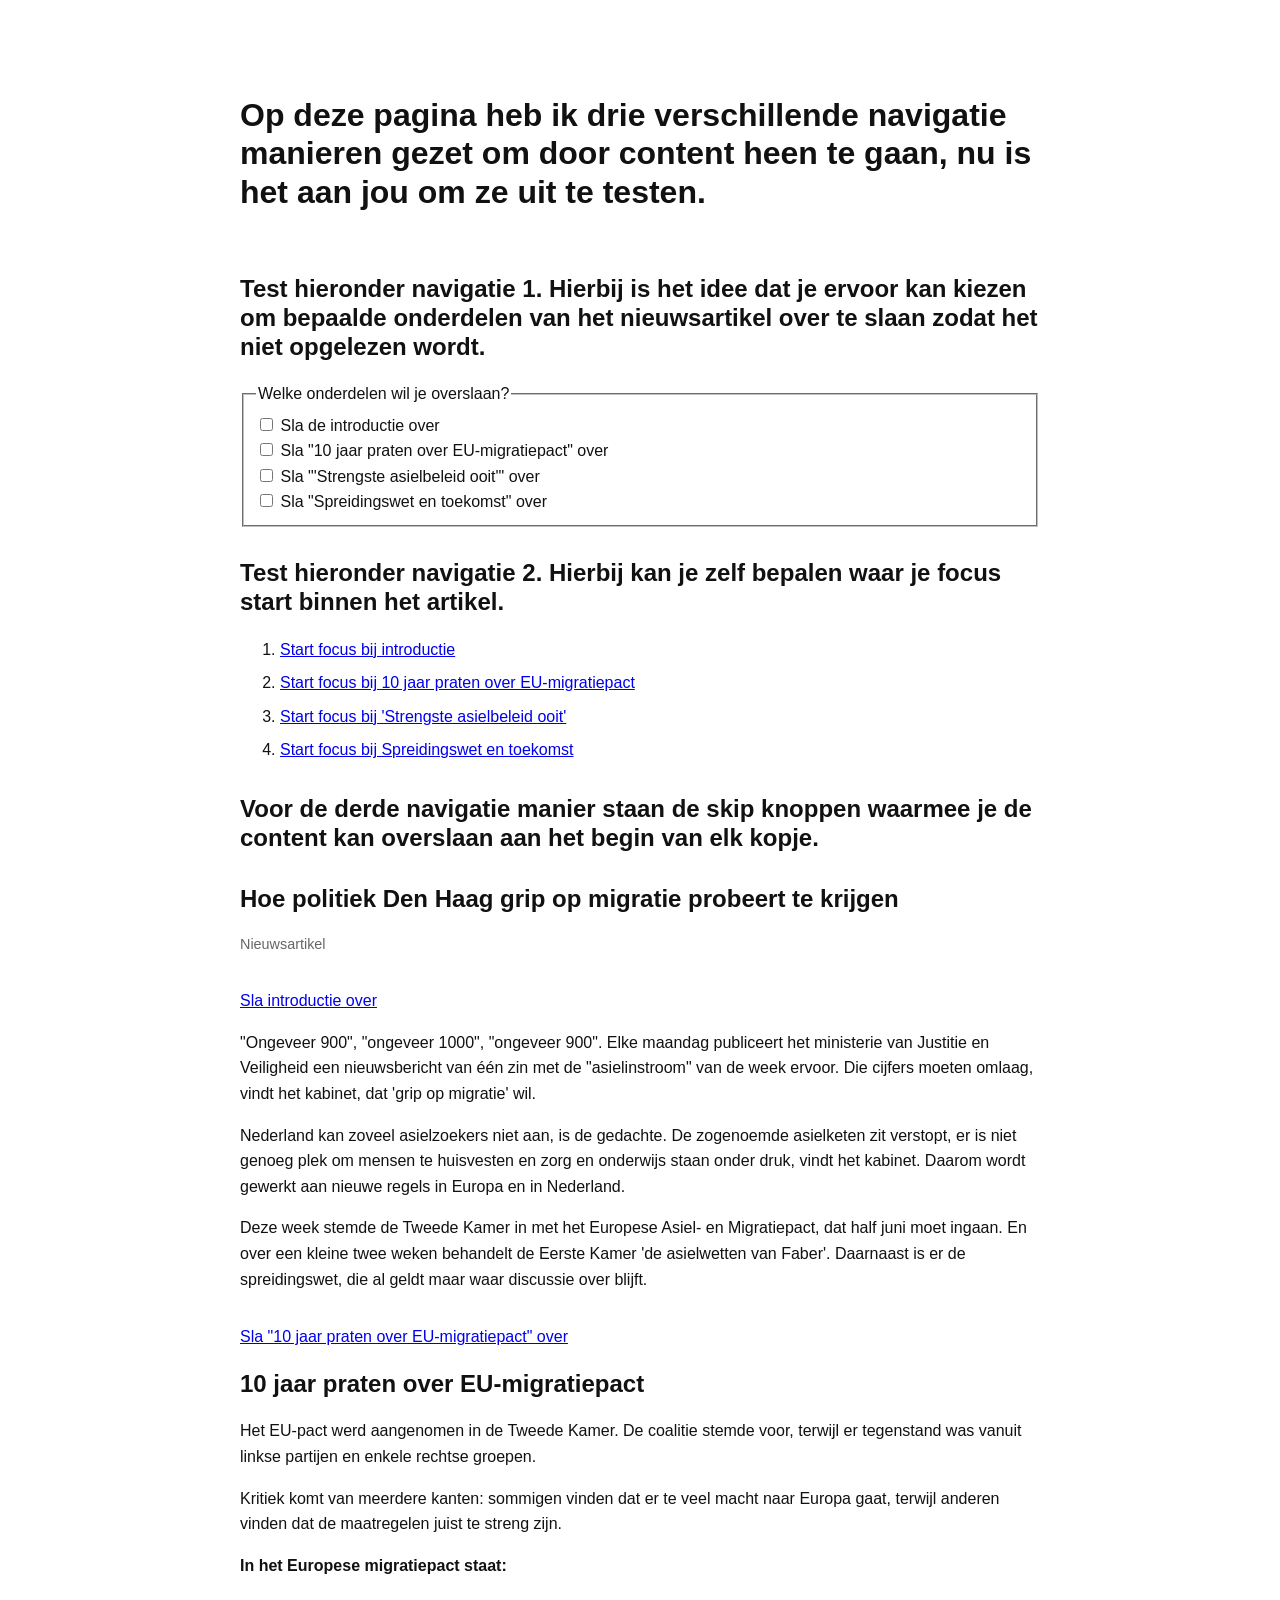
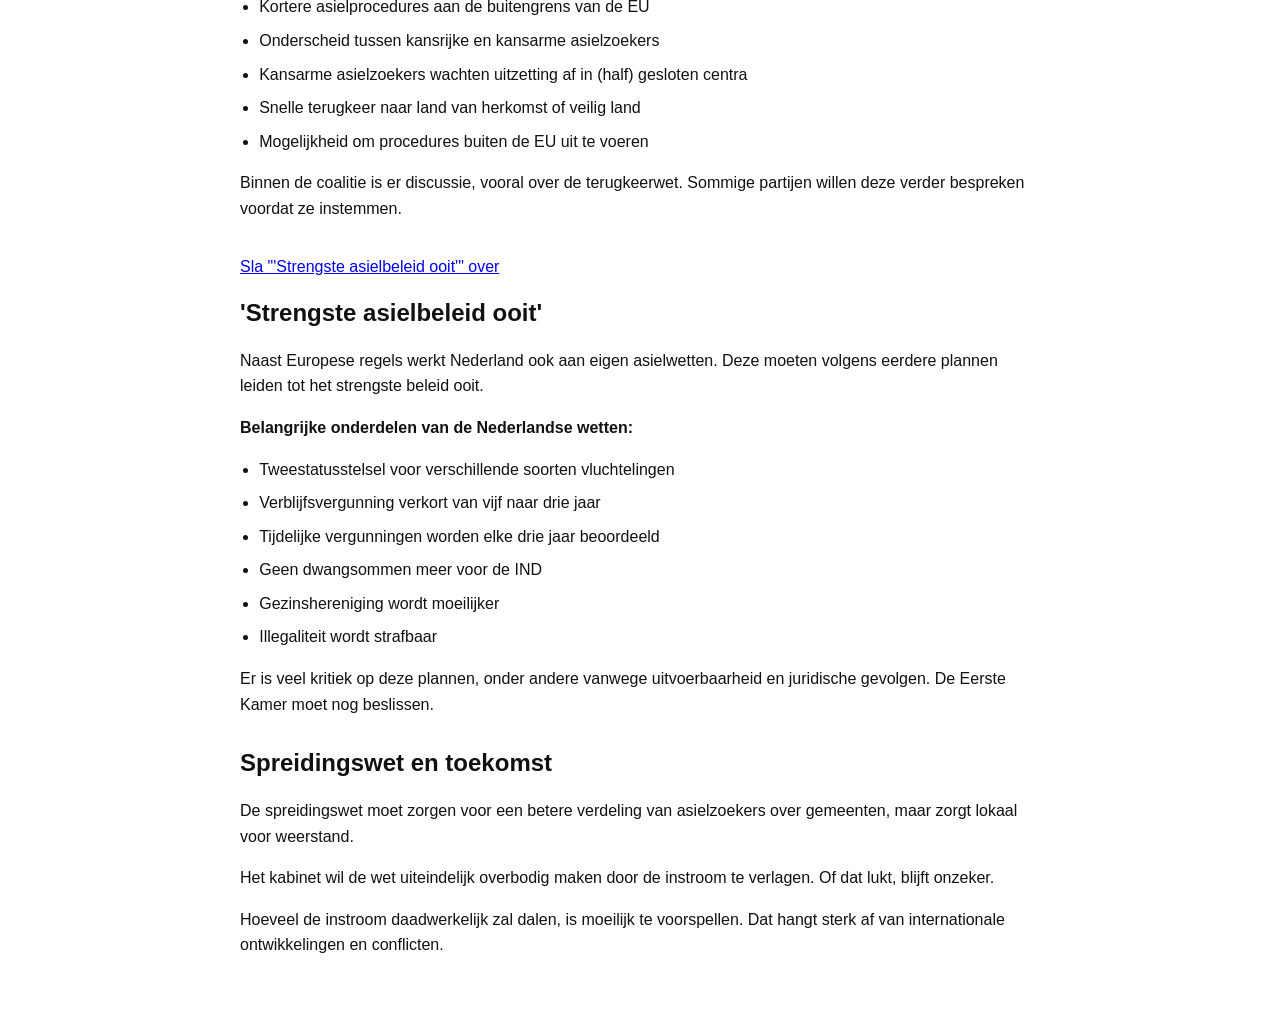
==== index.html @ 4dcb95f2 "change" ====
<!doctype html>
<html lang="nl">
  <head>
    <meta charset="UTF-8" />
    <meta name="viewport" content="width=device-width, initial-scale=1.0" />
    <title>Grip op migratie</title>
    <link rel="stylesheet" href="style.css" />
  </head>

  <body>
    <h1>
      Op deze pagina heb ik drie verschillende navigatie manieren gezet om door
      content heen te gaan, nu is het aan jou om ze uit te testen.
    </h1>
    <!-- AANPAK 1 — Checkboxes vooraf -->
    <section>
      <h2>
        Test hieronder navigatie 1. Hierbij is het idee dat je ervoor kan kiezen
        om bepaalde onderdelen van het nieuwsartikel over te slaan zodat het
        niet opgelezen wordt.
      </h2>
      <fieldset>
        <legend>Welke onderdelen wil je overslaan?</legend>
        <div>
          <input type="checkbox" id="skip-intro" name="skip-intro" />
          <label for="skip-intro">Sla de introductie over</label>
        </div>
        <div>
          <input type="checkbox" id="skip-eu-pact" name="skip-eu-pact" />
          <label for="skip-eu-pact"
            >Sla "10 jaar praten over EU-migratiepact" over</label
          >
        </div>
        <div>
          <input type="checkbox" id="skip-strengste" name="skip-strengste" />
          <label for="skip-strengste"
            >Sla "'Strengste asielbeleid ooit'" over</label
          >
        </div>
        <div>
          <input type="checkbox" id="skip-spreiding" name="skip-spreiding" />
          <label for="skip-spreiding"
            >Sla "Spreidingswet en toekomst" over</label
          >
        </div>
      </fieldset>
    </section>

    <!-- AANPAK 2 — Table of contents met skip-links -->
    <section>
      <h2>
        Test hieronder navigatie 2. Hierbij kan je zelf bepalen waar je focus
        start binnen het artikel.
      </h2>
      <nav aria-label="Inhoudsopgave artikel">
        <ol>
          <li><a href="#section-intro">Start focus bij introductie</a></li>
          <li>
            <a href="#section-eu-pact"
              >Start focus bij 10 jaar praten over EU-migratiepact</a
            >
          </li>
          <li>
            <a href="#section-strengste"
              >Start focus bij 'Strengste asielbeleid ooit'</a
            >
          </li>
          <li>
            <a href="#section-spreiding"
              >Start focus bij Spreidingswet en toekomst</a
            >
          </li>
        </ol>
      </nav>
    </section>

    <!-- AANPAK 3 — Per sectie een skip-knop -->
    <section>
      <h2>
        Voor de derde navigatie manier staan de skip knoppen waarmee je de
        content kan overslaan aan het begin van elk kopje.
      </h2>
    </section>

    <article>
      <header>
        <h2>Hoe politiek Den Haag grip op migratie probeert te krijgen</h2>
        <p class="meta">Nieuwsartikel</p>
      </header>

      <section id="section-intro" tabindex="-1">
        <a href="#section-eu-pact">Sla introductie over</a>
        <p>
          "Ongeveer 900", "ongeveer 1000", "ongeveer 900". Elke maandag
          publiceert het ministerie van Justitie en Veiligheid een nieuwsbericht
          van één zin met de "asielinstroom" van de week ervoor. Die cijfers
          moeten omlaag, vindt het kabinet, dat 'grip op migratie' wil.
        </p>
        <p>
          Nederland kan zoveel asielzoekers niet aan, is de gedachte. De
          zogenoemde asielketen zit verstopt, er is niet genoeg plek om mensen
          te huisvesten en zorg en onderwijs staan onder druk, vindt het
          kabinet. Daarom wordt gewerkt aan nieuwe regels in Europa en in
          Nederland.
        </p>
        <p>
          Deze week stemde de Tweede Kamer in met het Europese Asiel- en
          Migratiepact, dat half juni moet ingaan. En over een kleine twee weken
          behandelt de Eerste Kamer 'de asielwetten van Faber'. Daarnaast is er
          de spreidingswet, die al geldt maar waar discussie over blijft.
        </p>
      </section>

      <section
        id="section-eu-pact"
        aria-labelledby="heading-eu-pact"
        tabindex="-1"
      >
        <a href="#section-strengste"
          >Sla "10 jaar praten over EU-migratiepact" over</a
        >
        <h2 id="heading-eu-pact">10 jaar praten over EU-migratiepact</h2>
        <p>
          Het EU-pact werd aangenomen in de Tweede Kamer. De coalitie stemde
          voor, terwijl er tegenstand was vanuit linkse partijen en enkele
          rechtse groepen.
        </p>
        <p>
          Kritiek komt van meerdere kanten: sommigen vinden dat er te veel macht
          naar Europa gaat, terwijl anderen vinden dat de maatregelen juist te
          streng zijn.
        </p>
        <p><strong>In het Europese migratiepact staat:</strong></p>
        <ul>
          <li>Kortere asielprocedures aan de buitengrens van de EU</li>
          <li>Onderscheid tussen kansrijke en kansarme asielzoekers</li>
          <li>
            Kansarme asielzoekers wachten uitzetting af in (half) gesloten
            centra
          </li>
          <li>Snelle terugkeer naar land van herkomst of veilig land</li>
          <li>Mogelijkheid om procedures buiten de EU uit te voeren</li>
        </ul>
        <p>
          Binnen de coalitie is er discussie, vooral over de terugkeerwet.
          Sommige partijen willen deze verder bespreken voordat ze instemmen.
        </p>
      </section>

      <section
        id="section-strengste"
        aria-labelledby="heading-strengste"
        tabindex="-1"
      >
        <a href="#section-spreiding">Sla "'Strengste asielbeleid ooit'" over</a>
        <h2 id="heading-strengste">'Strengste asielbeleid ooit'</h2>
        <p>
          Naast Europese regels werkt Nederland ook aan eigen asielwetten. Deze
          moeten volgens eerdere plannen leiden tot het strengste beleid ooit.
        </p>
        <p>
          <strong>Belangrijke onderdelen van de Nederlandse wetten:</strong>
        </p>
        <ul>
          <li>Tweestatusstelsel voor verschillende soorten vluchtelingen</li>
          <li>Verblijfsvergunning verkort van vijf naar drie jaar</li>
          <li>Tijdelijke vergunningen worden elke drie jaar beoordeeld</li>
          <li>Geen dwangsommen meer voor de IND</li>
          <li>Gezinshereniging wordt moeilijker</li>
          <li>Illegaliteit wordt strafbaar</li>
        </ul>
        <p>
          Er is veel kritiek op deze plannen, onder andere vanwege
          uitvoerbaarheid en juridische gevolgen. De Eerste Kamer moet nog
          beslissen.
        </p>
      </section>

      <section
        id="section-spreiding"
        aria-labelledby="heading-spreiding"
        tabindex="-1"
      >
        <h2 id="heading-spreiding">Spreidingswet en toekomst</h2>
        <p>
          De spreidingswet moet zorgen voor een betere verdeling van
          asielzoekers over gemeenten, maar zorgt lokaal voor weerstand.
        </p>
        <p>
          Het kabinet wil de wet uiteindelijk overbodig maken door de instroom
          te verlagen. Of dat lukt, blijft onzeker.
        </p>
        <p>
          Hoeveel de instroom daadwerkelijk zal dalen, is moeilijk te
          voorspellen. Dat hangt sterk af van internationale ontwikkelingen en
          conflicten.
        </p>
      </section>
    </article>
  </body>
</html>
---- style.css ----
body {
  font-family: Arial, sans-serif;
  line-height: 1.6;
  max-width: 800px;
  margin: 0 auto;
  padding: 2rem;
  color: #111;
}

h1 {
  margin: 4rem 0rem;
}

h1,
h2 {
  line-height: 1.2;
}

.meta {
  color: #666;
  font-size: 0.9rem;
  margin-bottom: 2rem;
}

section {
  margin-bottom: 2rem;
}

ul {
  padding-left: 1.2rem;
}

li {
  margin-bottom: 0.5rem;
}
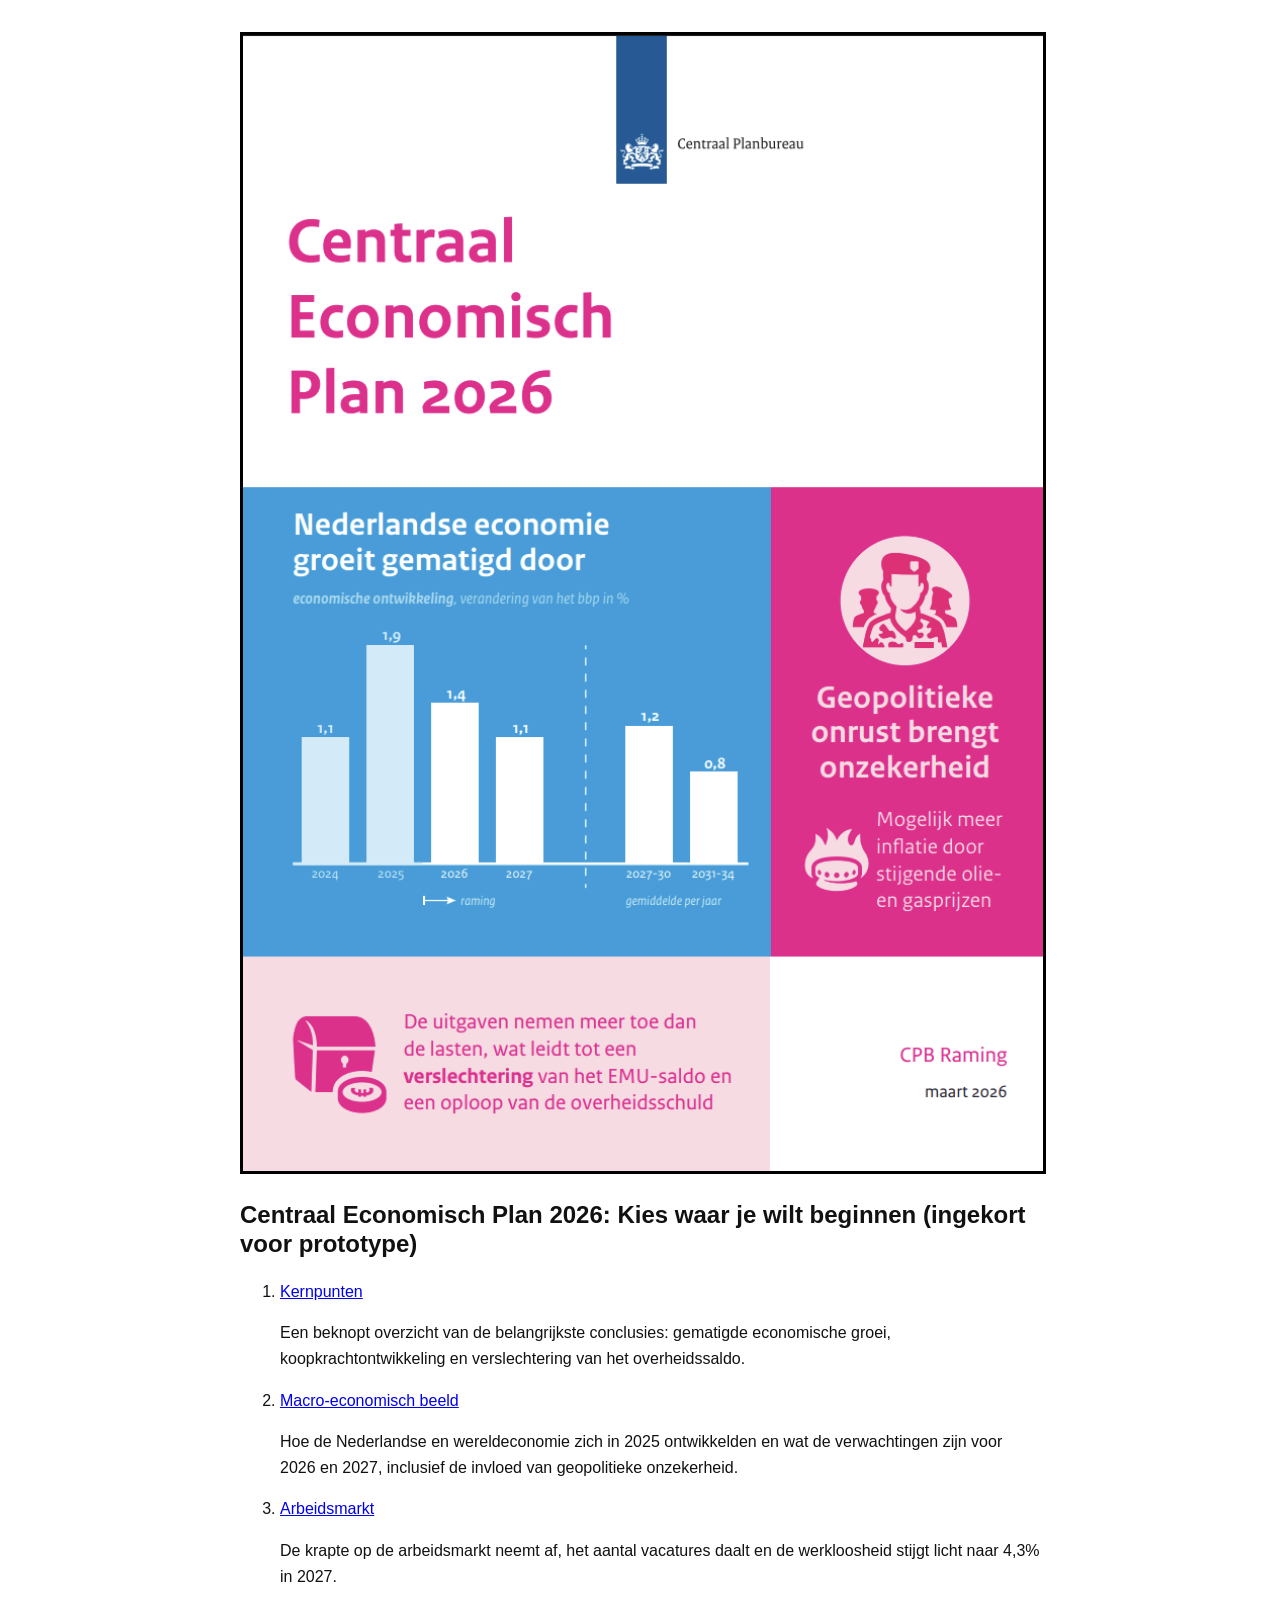
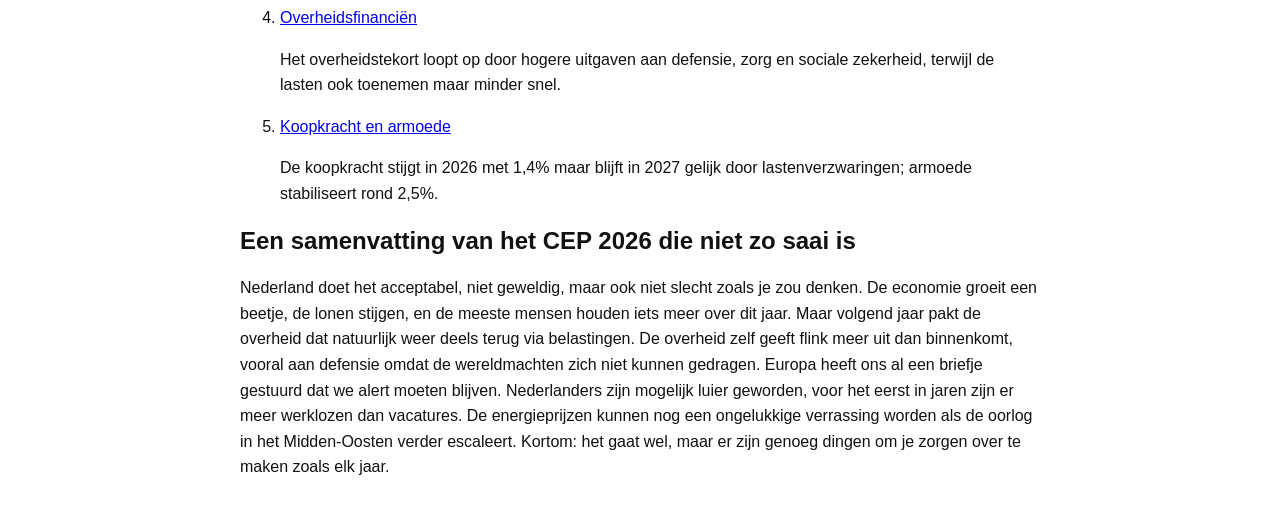
==== commit d21c57bc: "Prototype 2" ====
--- a/index.html
+++ b/index.html
@@ -6,196 +6,72 @@
     <title>Grip op migratie</title>
     <link rel="stylesheet" href="style.css" />
   </head>
-
+  <header>
+    <img
+      src="pdf.png"
+      alt="pdf cover van het centraal economisch plan 2026 voor het idee"
+    />
+  </header>
   <body>
-    <h1>
-      Op deze pagina heb ik drie verschillende navigatie manieren gezet om door
-      content heen te gaan, nu is het aan jou om ze uit te testen.
-    </h1>
-    <!-- AANPAK 1 — Checkboxes vooraf -->
-    <section>
+    <nav aria-label="Inhoudsopgave Centraal Economisch Plan 2026">
       <h2>
-        Test hieronder navigatie 1. Hierbij is het idee dat je ervoor kan kiezen
-        om bepaalde onderdelen van het nieuwsartikel over te slaan zodat het
-        niet opgelezen wordt.
+        Centraal Economisch Plan 2026: Kies waar je wilt beginnen (ingekort voor
+        prototype)
       </h2>
-      <fieldset>
-        <legend>Welke onderdelen wil je overslaan?</legend>
-        <div>
-          <input type="checkbox" id="skip-intro" name="skip-intro" />
-          <label for="skip-intro">Sla de introductie over</label>
-        </div>
-        <div>
-          <input type="checkbox" id="skip-eu-pact" name="skip-eu-pact" />
-          <label for="skip-eu-pact"
-            >Sla "10 jaar praten over EU-migratiepact" over</label
-          >
-        </div>
-        <div>
-          <input type="checkbox" id="skip-strengste" name="skip-strengste" />
-          <label for="skip-strengste"
-            >Sla "'Strengste asielbeleid ooit'" over</label
-          >
-        </div>
-        <div>
-          <input type="checkbox" id="skip-spreiding" name="skip-spreiding" />
-          <label for="skip-spreiding"
-            >Sla "Spreidingswet en toekomst" over</label
-          >
-        </div>
-      </fieldset>
-    </section>
-
-    <!-- AANPAK 2 — Table of contents met skip-links -->
-    <section>
-      <h2>
-        Test hieronder navigatie 2. Hierbij kan je zelf bepalen waar je focus
-        start binnen het artikel.
-      </h2>
-      <nav aria-label="Inhoudsopgave artikel">
-        <ol>
-          <li><a href="#section-intro">Start focus bij introductie</a></li>
-          <li>
-            <a href="#section-eu-pact"
-              >Start focus bij 10 jaar praten over EU-migratiepact</a
-            >
-          </li>
-          <li>
-            <a href="#section-strengste"
-              >Start focus bij 'Strengste asielbeleid ooit'</a
-            >
-          </li>
-          <li>
-            <a href="#section-spreiding"
-              >Start focus bij Spreidingswet en toekomst</a
-            >
-          </li>
-        </ol>
-      </nav>
-    </section>
-
-    <!-- AANPAK 3 — Per sectie een skip-knop -->
-    <section>
-      <h2>
-        Voor de derde navigatie manier staan de skip knoppen waarmee je de
-        content kan overslaan aan het begin van elk kopje.
-      </h2>
-    </section>
-
-    <article>
-      <header>
-        <h2>Hoe politiek Den Haag grip op migratie probeert te krijgen</h2>
-        <p class="meta">Nieuwsartikel</p>
-      </header>
-
-      <section id="section-intro" tabindex="-1">
-        <a href="#section-eu-pact">Sla introductie over</a>
-        <p>
-          "Ongeveer 900", "ongeveer 1000", "ongeveer 900". Elke maandag
-          publiceert het ministerie van Justitie en Veiligheid een nieuwsbericht
-          van één zin met de "asielinstroom" van de week ervoor. Die cijfers
-          moeten omlaag, vindt het kabinet, dat 'grip op migratie' wil.
-        </p>
-        <p>
-          Nederland kan zoveel asielzoekers niet aan, is de gedachte. De
-          zogenoemde asielketen zit verstopt, er is niet genoeg plek om mensen
-          te huisvesten en zorg en onderwijs staan onder druk, vindt het
-          kabinet. Daarom wordt gewerkt aan nieuwe regels in Europa en in
-          Nederland.
-        </p>
-        <p>
-          Deze week stemde de Tweede Kamer in met het Europese Asiel- en
-          Migratiepact, dat half juni moet ingaan. En over een kleine twee weken
-          behandelt de Eerste Kamer 'de asielwetten van Faber'. Daarnaast is er
-          de spreidingswet, die al geldt maar waar discussie over blijft.
-        </p>
-      </section>
-
-      <section
-        id="section-eu-pact"
-        aria-labelledby="heading-eu-pact"
-        tabindex="-1"
-      >
-        <a href="#section-strengste"
-          >Sla "10 jaar praten over EU-migratiepact" over</a
-        >
-        <h2 id="heading-eu-pact">10 jaar praten over EU-migratiepact</h2>
-        <p>
-          Het EU-pact werd aangenomen in de Tweede Kamer. De coalitie stemde
-          voor, terwijl er tegenstand was vanuit linkse partijen en enkele
-          rechtse groepen.
-        </p>
-        <p>
-          Kritiek komt van meerdere kanten: sommigen vinden dat er te veel macht
-          naar Europa gaat, terwijl anderen vinden dat de maatregelen juist te
-          streng zijn.
-        </p>
-        <p><strong>In het Europese migratiepact staat:</strong></p>
-        <ul>
-          <li>Kortere asielprocedures aan de buitengrens van de EU</li>
-          <li>Onderscheid tussen kansrijke en kansarme asielzoekers</li>
-          <li>
-            Kansarme asielzoekers wachten uitzetting af in (half) gesloten
-            centra
-          </li>
-          <li>Snelle terugkeer naar land van herkomst of veilig land</li>
-          <li>Mogelijkheid om procedures buiten de EU uit te voeren</li>
-        </ul>
-        <p>
-          Binnen de coalitie is er discussie, vooral over de terugkeerwet.
-          Sommige partijen willen deze verder bespreken voordat ze instemmen.
-        </p>
-      </section>
-
-      <section
-        id="section-strengste"
-        aria-labelledby="heading-strengste"
-        tabindex="-1"
-      >
-        <a href="#section-spreiding">Sla "'Strengste asielbeleid ooit'" over</a>
-        <h2 id="heading-strengste">'Strengste asielbeleid ooit'</h2>
-        <p>
-          Naast Europese regels werkt Nederland ook aan eigen asielwetten. Deze
-          moeten volgens eerdere plannen leiden tot het strengste beleid ooit.
-        </p>
-        <p>
-          <strong>Belangrijke onderdelen van de Nederlandse wetten:</strong>
-        </p>
-        <ul>
-          <li>Tweestatusstelsel voor verschillende soorten vluchtelingen</li>
-          <li>Verblijfsvergunning verkort van vijf naar drie jaar</li>
-          <li>Tijdelijke vergunningen worden elke drie jaar beoordeeld</li>
-          <li>Geen dwangsommen meer voor de IND</li>
-          <li>Gezinshereniging wordt moeilijker</li>
-          <li>Illegaliteit wordt strafbaar</li>
-        </ul>
-        <p>
-          Er is veel kritiek op deze plannen, onder andere vanwege
-          uitvoerbaarheid en juridische gevolgen. De Eerste Kamer moet nog
-          beslissen.
-        </p>
-      </section>
-
-      <section
-        id="section-spreiding"
-        aria-labelledby="heading-spreiding"
-        tabindex="-1"
-      >
-        <h2 id="heading-spreiding">Spreidingswet en toekomst</h2>
-        <p>
-          De spreidingswet moet zorgen voor een betere verdeling van
-          asielzoekers over gemeenten, maar zorgt lokaal voor weerstand.
-        </p>
-        <p>
-          Het kabinet wil de wet uiteindelijk overbodig maken door de instroom
-          te verlagen. Of dat lukt, blijft onzeker.
-        </p>
-        <p>
-          Hoeveel de instroom daadwerkelijk zal dalen, is moeilijk te
-          voorspellen. Dat hangt sterk af van internationale ontwikkelingen en
-          conflicten.
-        </p>
-      </section>
-    </article>
+      <ol>
+        <li>
+          <a href="#section-kernpunten">Kernpunten</a>
+          <p>
+            Een beknopt overzicht van de belangrijkste conclusies: gematigde
+            economische groei, koopkrachtontwikkeling en verslechtering van het
+            overheidssaldo.
+          </p>
+        </li>
+        <li>
+          <a href="#section-macro">Macro-economisch beeld</a>
+          <p>
+            Hoe de Nederlandse en wereldeconomie zich in 2025 ontwikkelden en
+            wat de verwachtingen zijn voor 2026 en 2027, inclusief de invloed
+            van geopolitieke onzekerheid.
+          </p>
+        </li>
+        <li>
+          <a href="#section-arbeidsmarkt">Arbeidsmarkt</a>
+          <p>
+            De krapte op de arbeidsmarkt neemt af, het aantal vacatures daalt en
+            de werkloosheid stijgt licht naar 4,3% in 2027.
+          </p>
+        </li>
+        <li>
+          <a href="#section-overheidsfinancien">Overheidsfinanciën</a>
+          <p>
+            Het overheidstekort loopt op door hogere uitgaven aan defensie, zorg
+            en sociale zekerheid, terwijl de lasten ook toenemen maar minder
+            snel.
+          </p>
+        </li>
+        <li>
+          <a href="#section-koopkracht">Koopkracht en armoede</a>
+          <p>
+            De koopkracht stijgt in 2026 met 1,4% maar blijft in 2027 gelijk
+            door lastenverzwaringen; armoede stabiliseert rond 2,5%.
+          </p>
+        </li>
+      </ol>
+    </nav>
+    <h2>Een samenvatting van het CEP 2026 die niet zo saai is</h2>
+    <p>
+      Nederland doet het acceptabel, niet geweldig, maar ook niet slecht zoals
+      je zou denken. De economie groeit een beetje, de lonen stijgen, en de
+      meeste mensen houden iets meer over dit jaar. Maar volgend jaar pakt de
+      overheid dat natuurlijk weer deels terug via belastingen. De overheid zelf
+      geeft flink meer uit dan binnenkomt, vooral aan defensie omdat de
+      wereldmachten zich niet kunnen gedragen. Europa heeft ons al een briefje
+      gestuurd dat we alert moeten blijven. Nederlanders zijn mogelijk luier
+      geworden, voor het eerst in jaren zijn er meer werklozen dan vacatures. De
+      energieprijzen kunnen nog een ongelukkige verrassing worden als de oorlog
+      in het Midden-Oosten verder escaleert. Kortom: het gaat wel, maar er zijn
+      genoeg dingen om je zorgen over te maken zoals elk jaar.
+    </p>
   </body>
 </html>
--- a/style.css
+++ b/style.css
@@ -33,3 +33,8 @@
 li {
   margin-bottom: 0.5rem;
 }
+
+img {
+  width: 100%;
+  border: 3px solid black;
+}
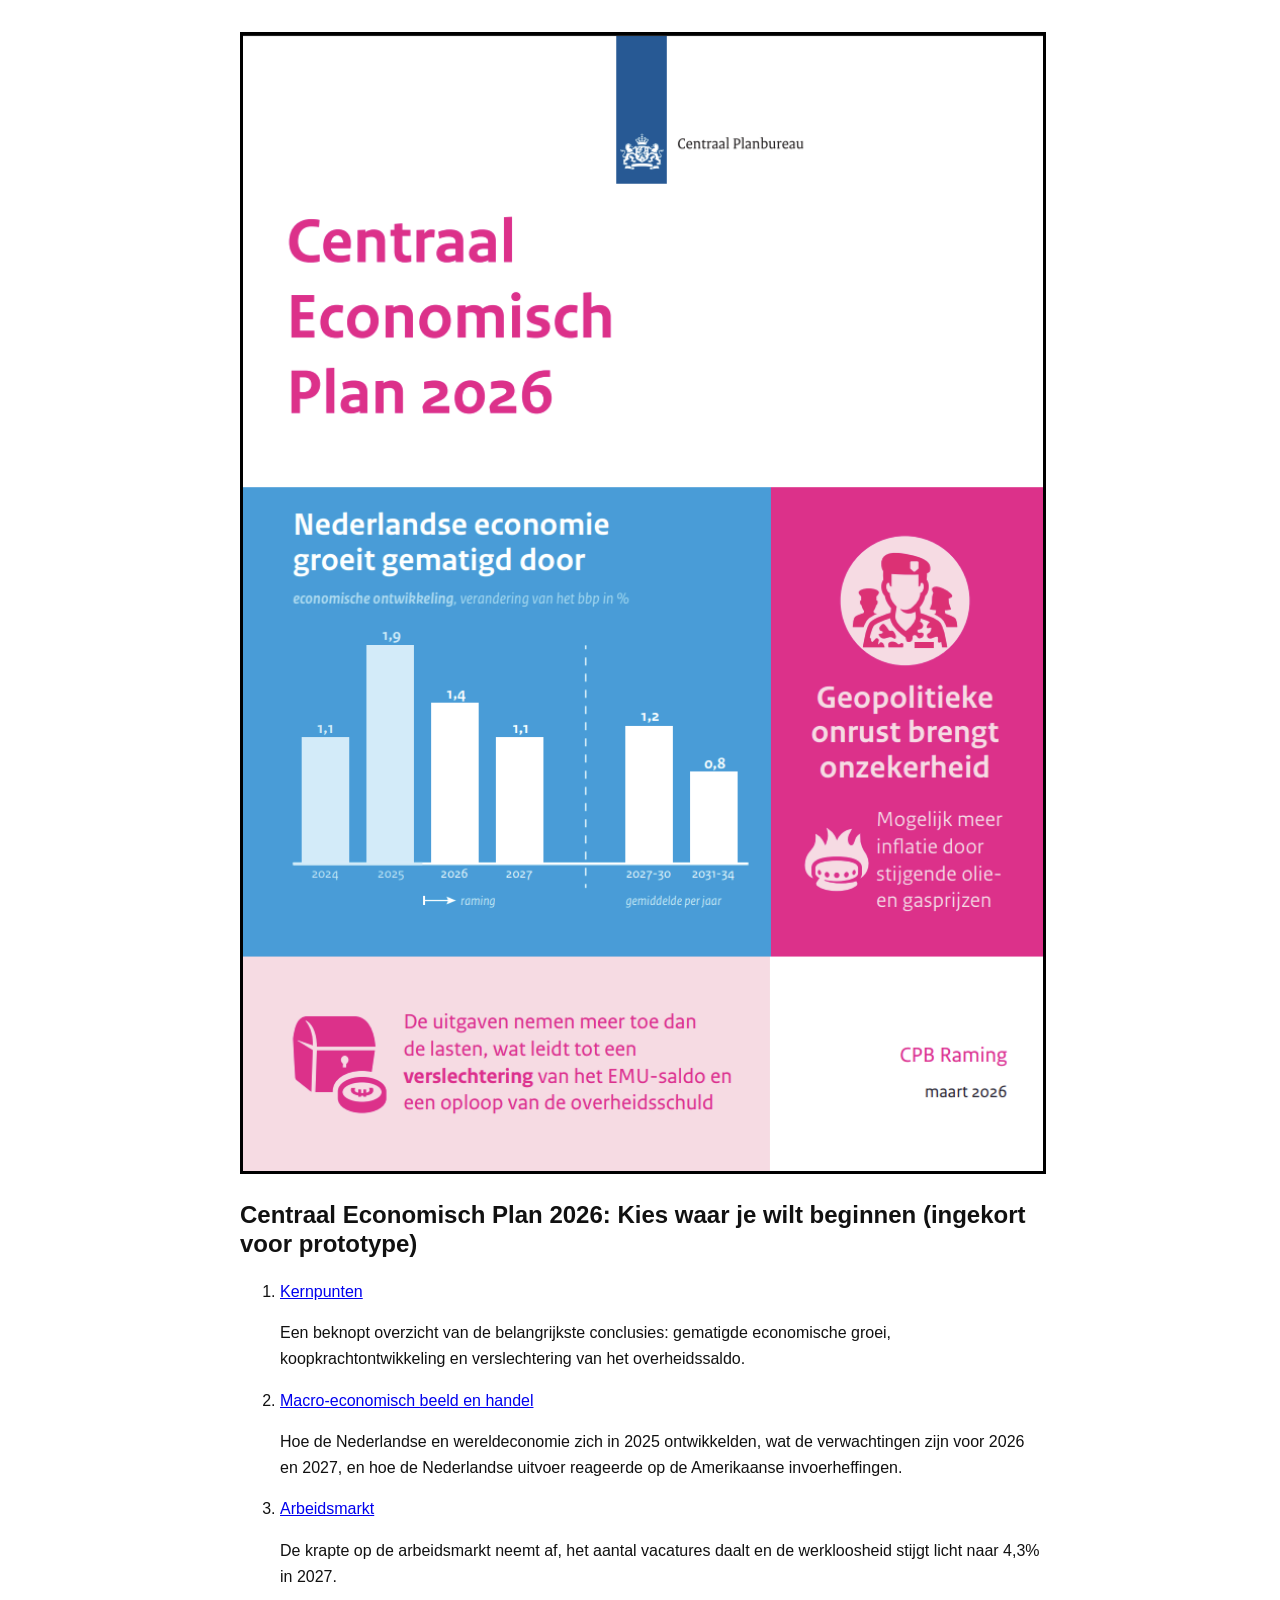
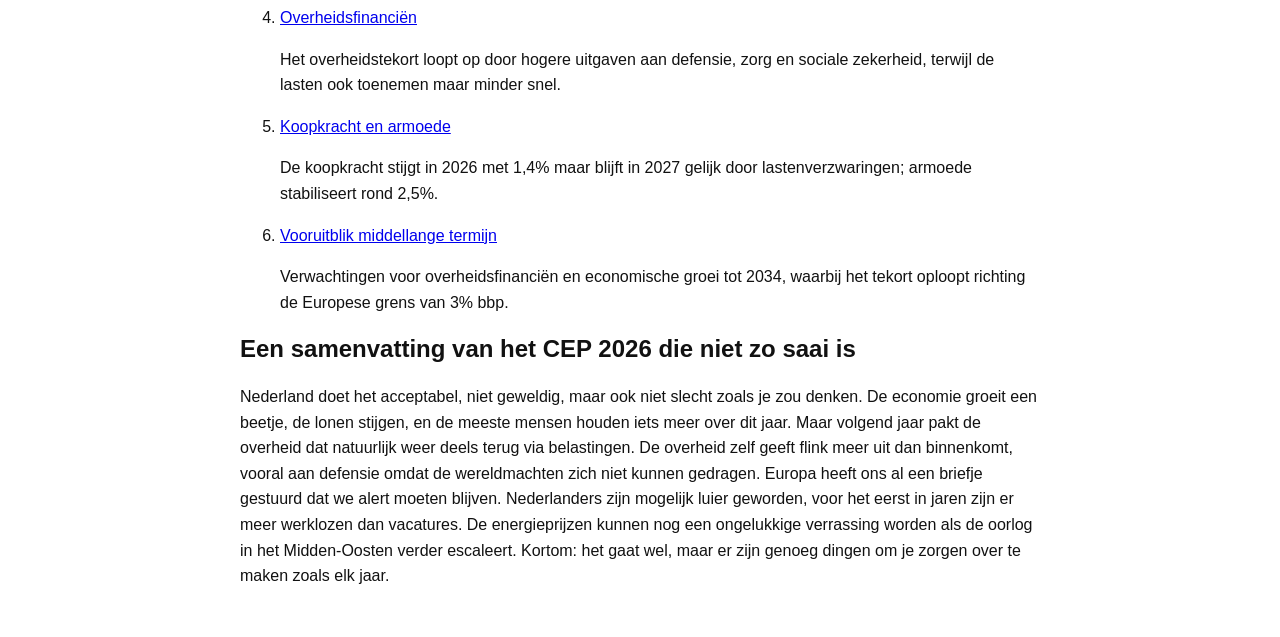
==== commit 530ebdd7: "Prototype 2" ====
--- a/index.html
+++ b/index.html
@@ -28,11 +28,11 @@
           </p>
         </li>
         <li>
-          <a href="#section-macro">Macro-economisch beeld</a>
+          <a href="#section-macro">Macro-economisch beeld en handel</a>
           <p>
-            Hoe de Nederlandse en wereldeconomie zich in 2025 ontwikkelden en
-            wat de verwachtingen zijn voor 2026 en 2027, inclusief de invloed
-            van geopolitieke onzekerheid.
+            Hoe de Nederlandse en wereldeconomie zich in 2025 ontwikkelden, wat
+            de verwachtingen zijn voor 2026 en 2027, en hoe de Nederlandse
+            uitvoer reageerde op de Amerikaanse invoerheffingen.
           </p>
         </li>
         <li>
@@ -57,6 +57,15 @@
             door lastenverzwaringen; armoede stabiliseert rond 2,5%.
           </p>
         </li>
+        <li>
+          <a href="#section-middellange-termijn"
+            >Vooruitblik middellange termijn</a
+          >
+          <p>
+            Verwachtingen voor overheidsfinanciën en economische groei tot 2034,
+            waarbij het tekort oploopt richting de Europese grens van 3% bbp.
+          </p>
+        </li>
       </ol>
     </nav>
     <h2>Een samenvatting van het CEP 2026 die niet zo saai is</h2>
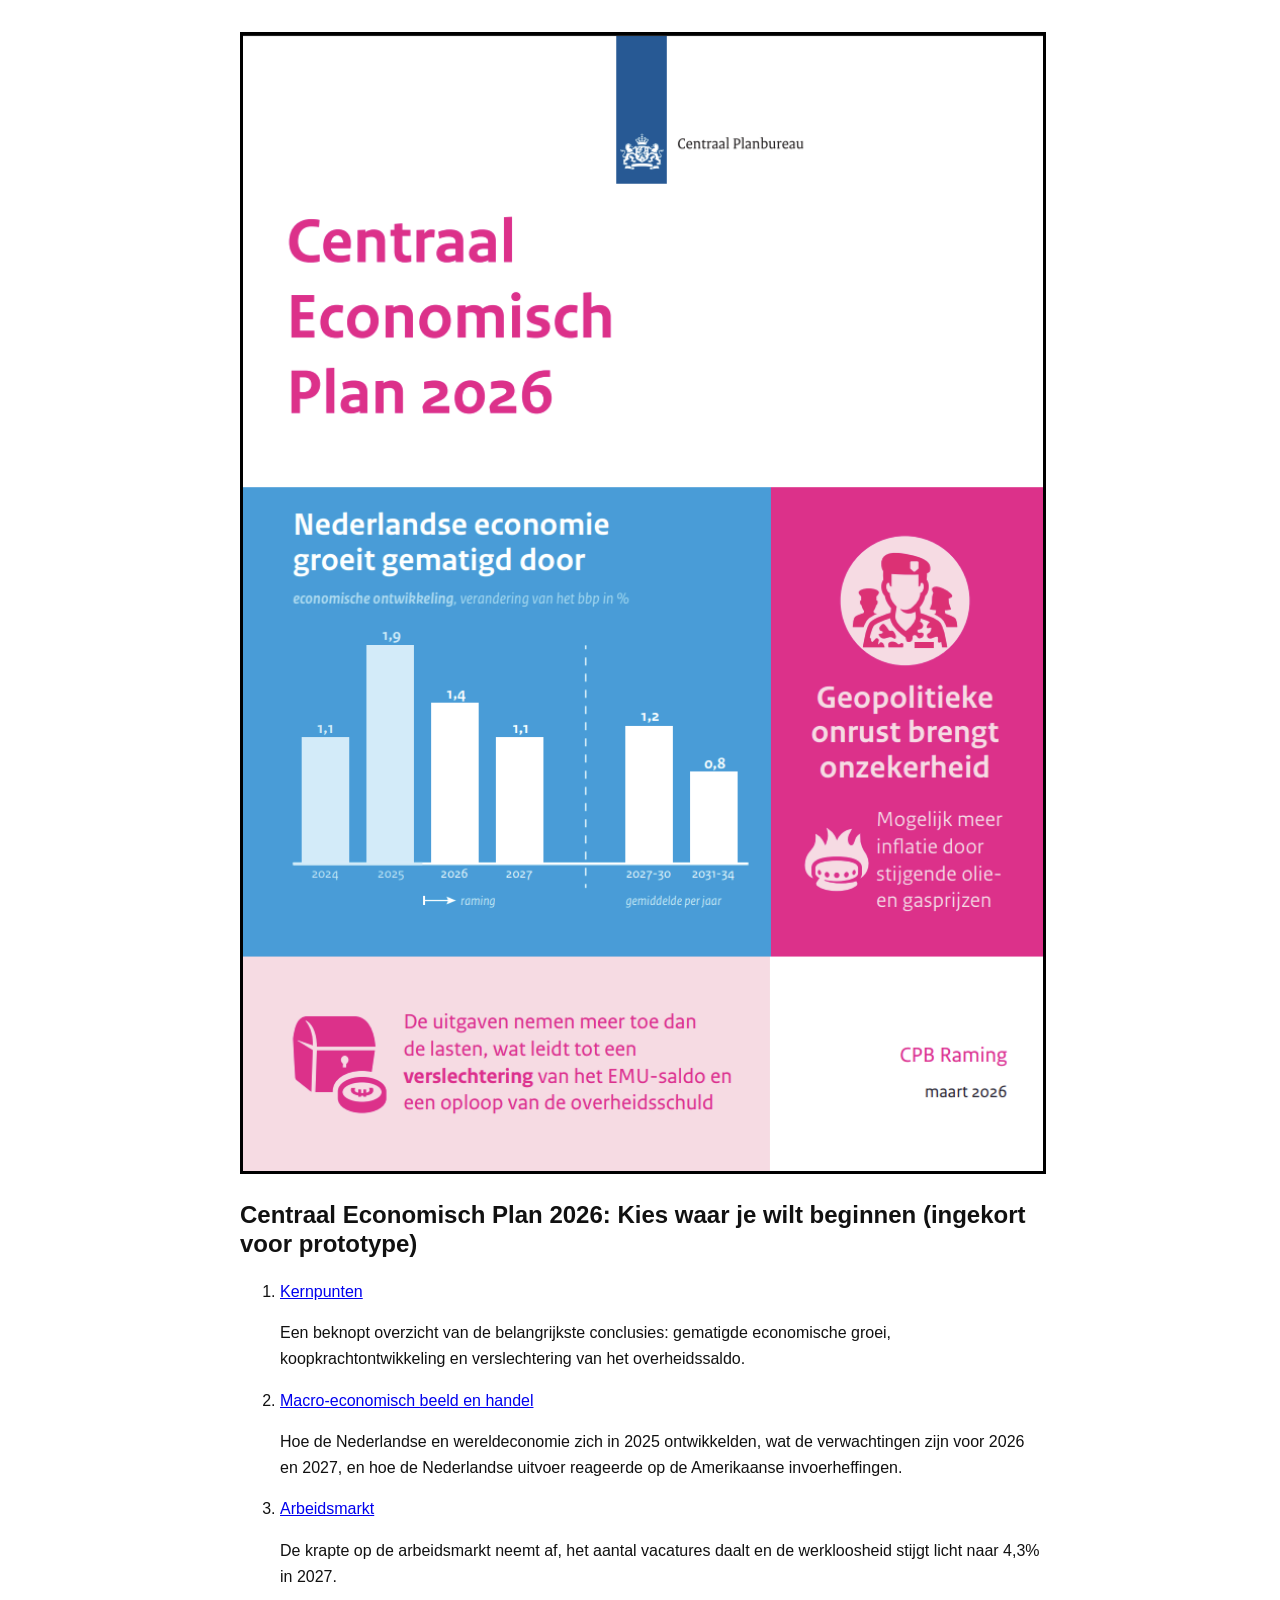
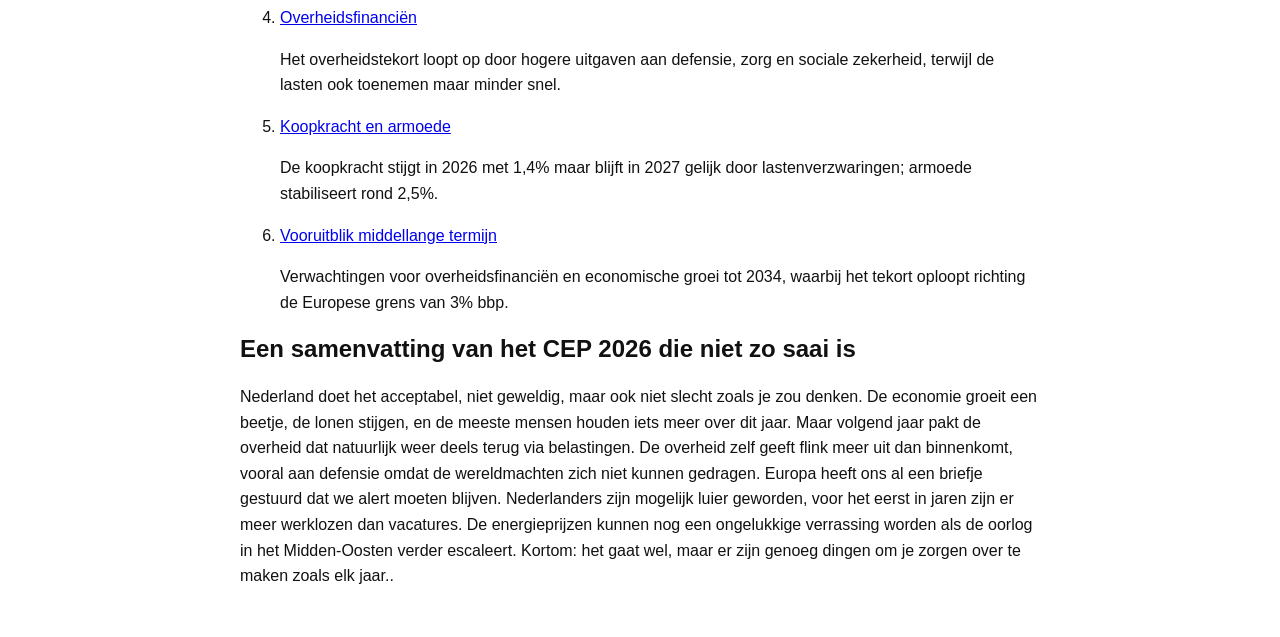
==== commit b5d10ce8: "prototype 2 - fix" ====
--- a/index.html
+++ b/index.html
@@ -80,7 +80,7 @@
       geworden, voor het eerst in jaren zijn er meer werklozen dan vacatures. De
       energieprijzen kunnen nog een ongelukkige verrassing worden als de oorlog
       in het Midden-Oosten verder escaleert. Kortom: het gaat wel, maar er zijn
-      genoeg dingen om je zorgen over te maken zoals elk jaar.
+      genoeg dingen om je zorgen over te maken zoals elk jaar..
     </p>
   </body>
 </html>
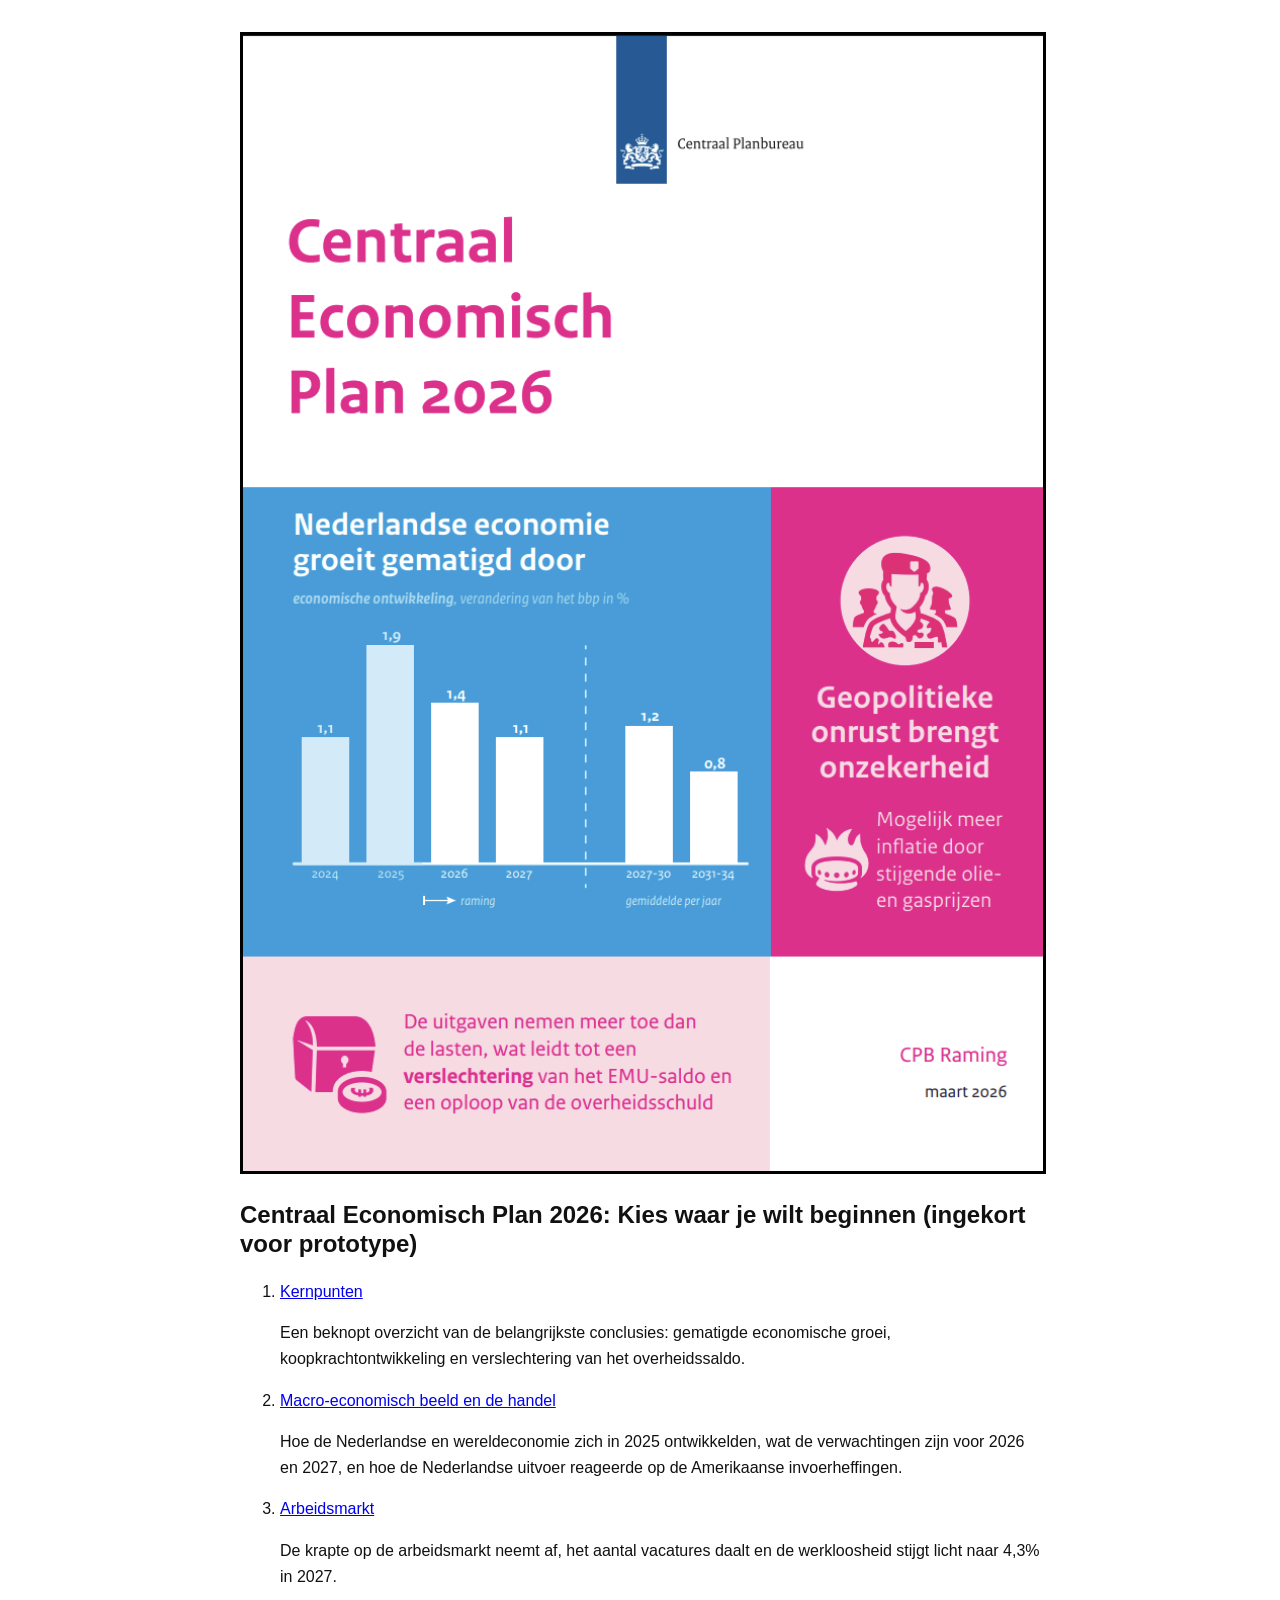
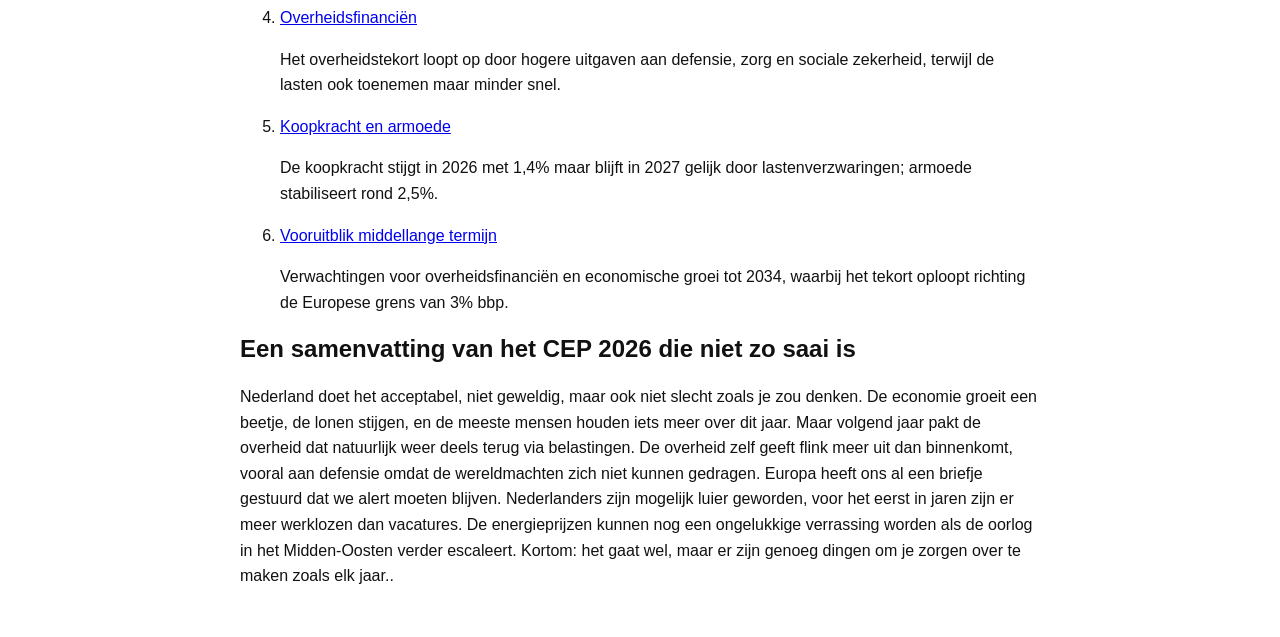
==== commit 884034ca: "prototype 2 fix?" ====
--- a/index.html
+++ b/index.html
@@ -28,7 +28,7 @@
           </p>
         </li>
         <li>
-          <a href="#section-macro">Macro-economisch beeld en handel</a>
+          <a href="#section-macro">Macro-economisch beeld en de handel</a>
           <p>
             Hoe de Nederlandse en wereldeconomie zich in 2025 ontwikkelden, wat
             de verwachtingen zijn voor 2026 en 2027, en hoe de Nederlandse
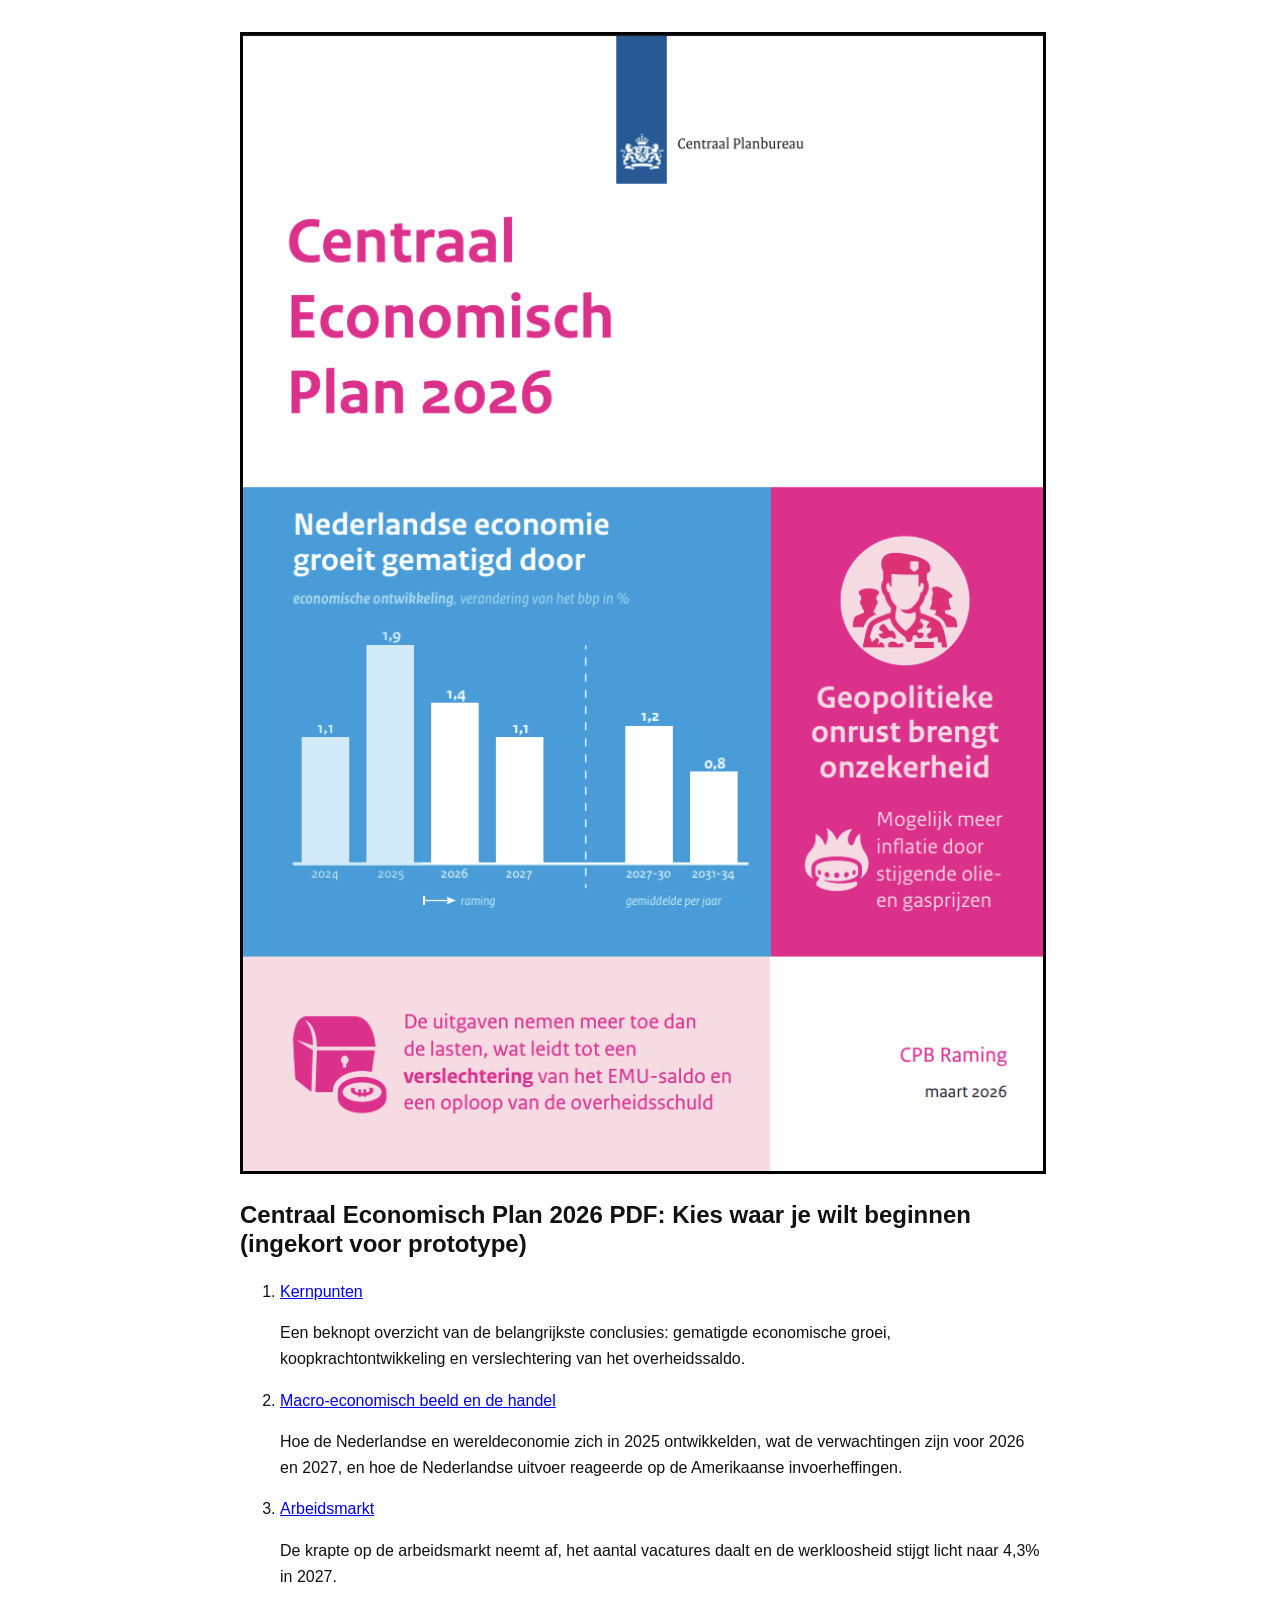
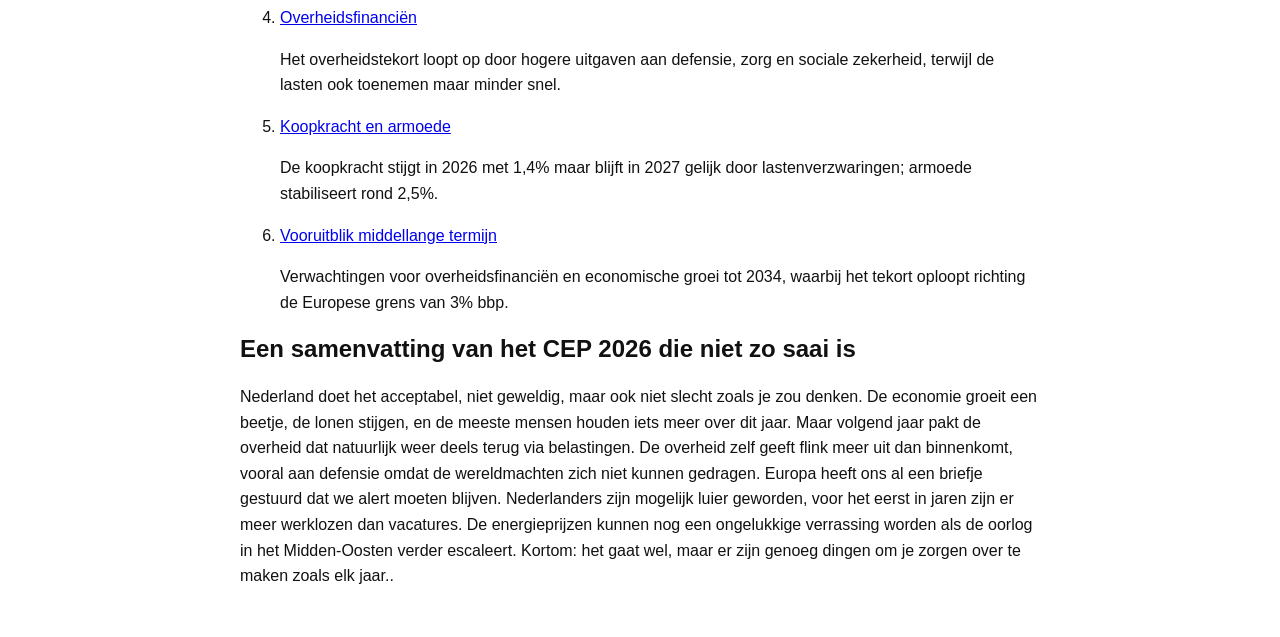
==== commit 9abc8f9e: "add" ====
--- a/index.html
+++ b/index.html
@@ -15,8 +15,8 @@
   <body>
     <nav aria-label="Inhoudsopgave Centraal Economisch Plan 2026">
       <h2>
-        Centraal Economisch Plan 2026: Kies waar je wilt beginnen (ingekort voor
-        prototype)
+        Centraal Economisch Plan 2026 PDF: Kies waar je wilt beginnen (ingekort
+        voor prototype)
       </h2>
       <ol>
         <li>
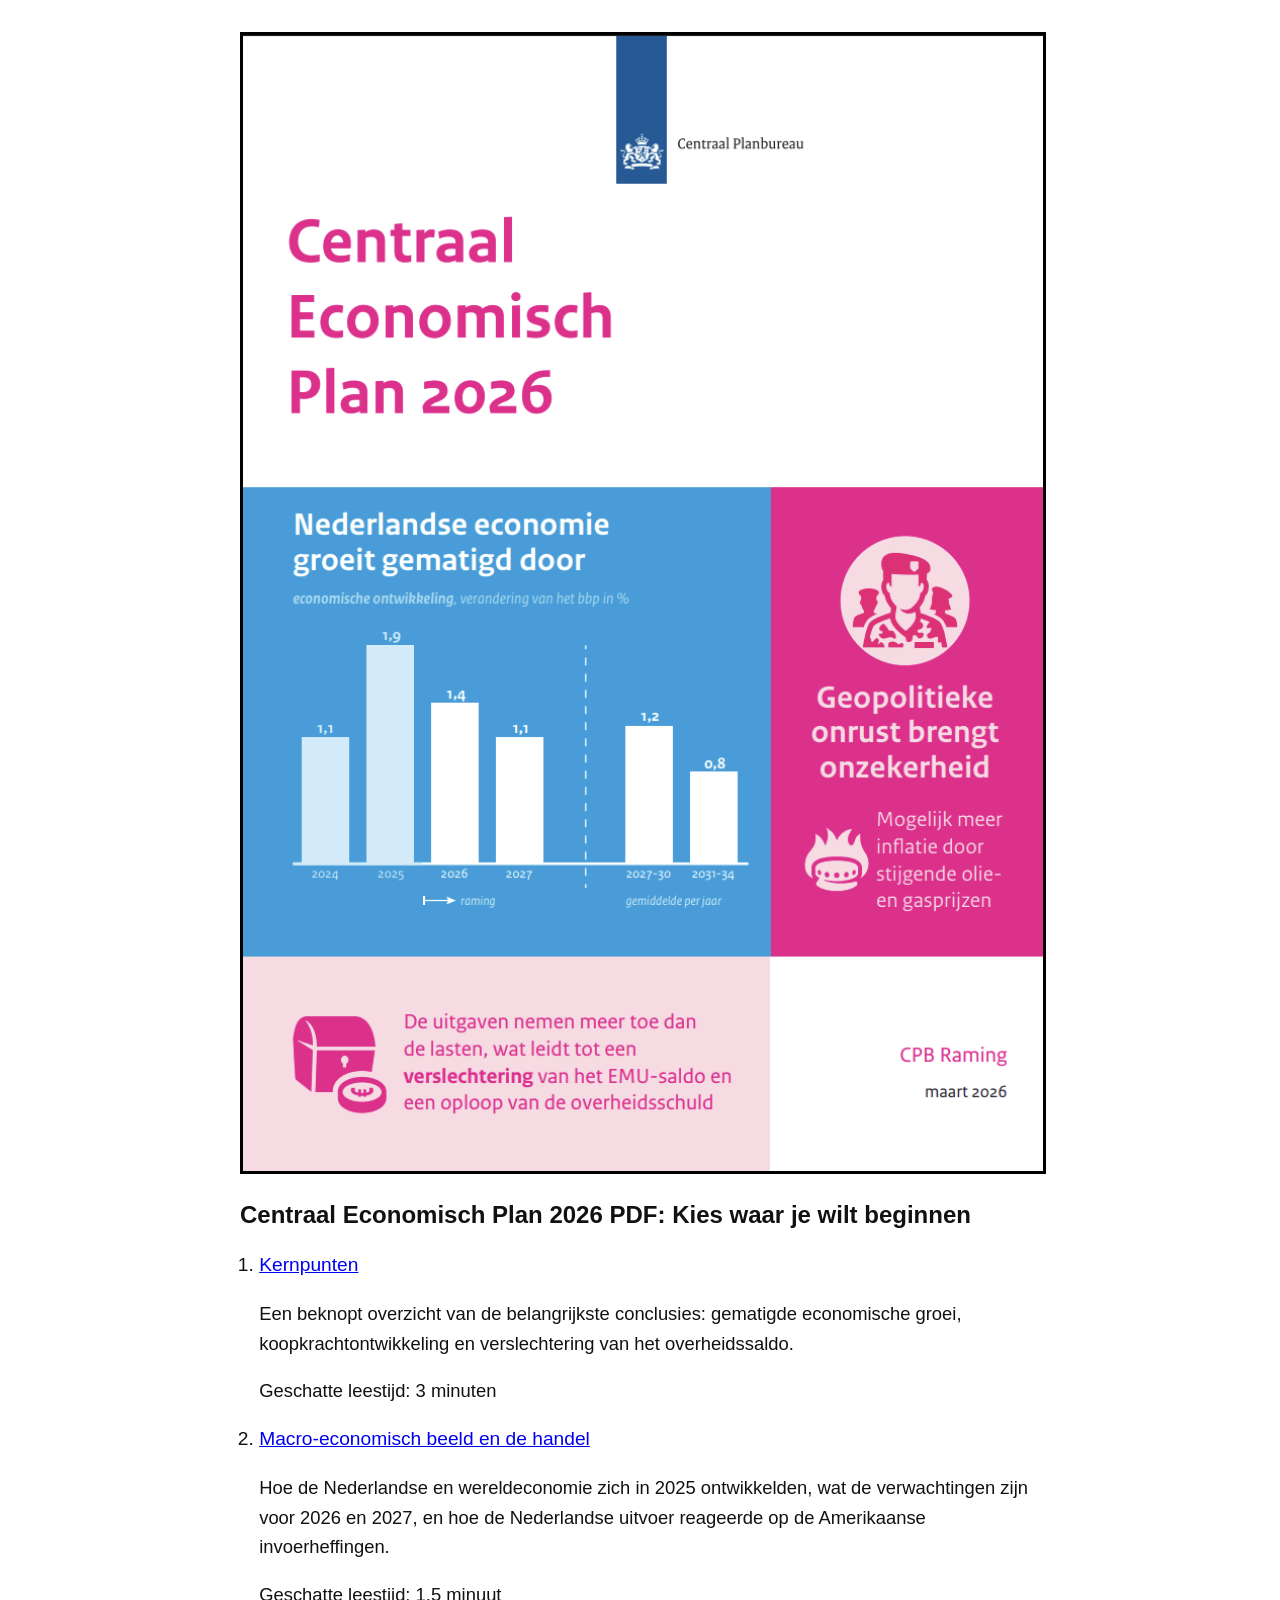
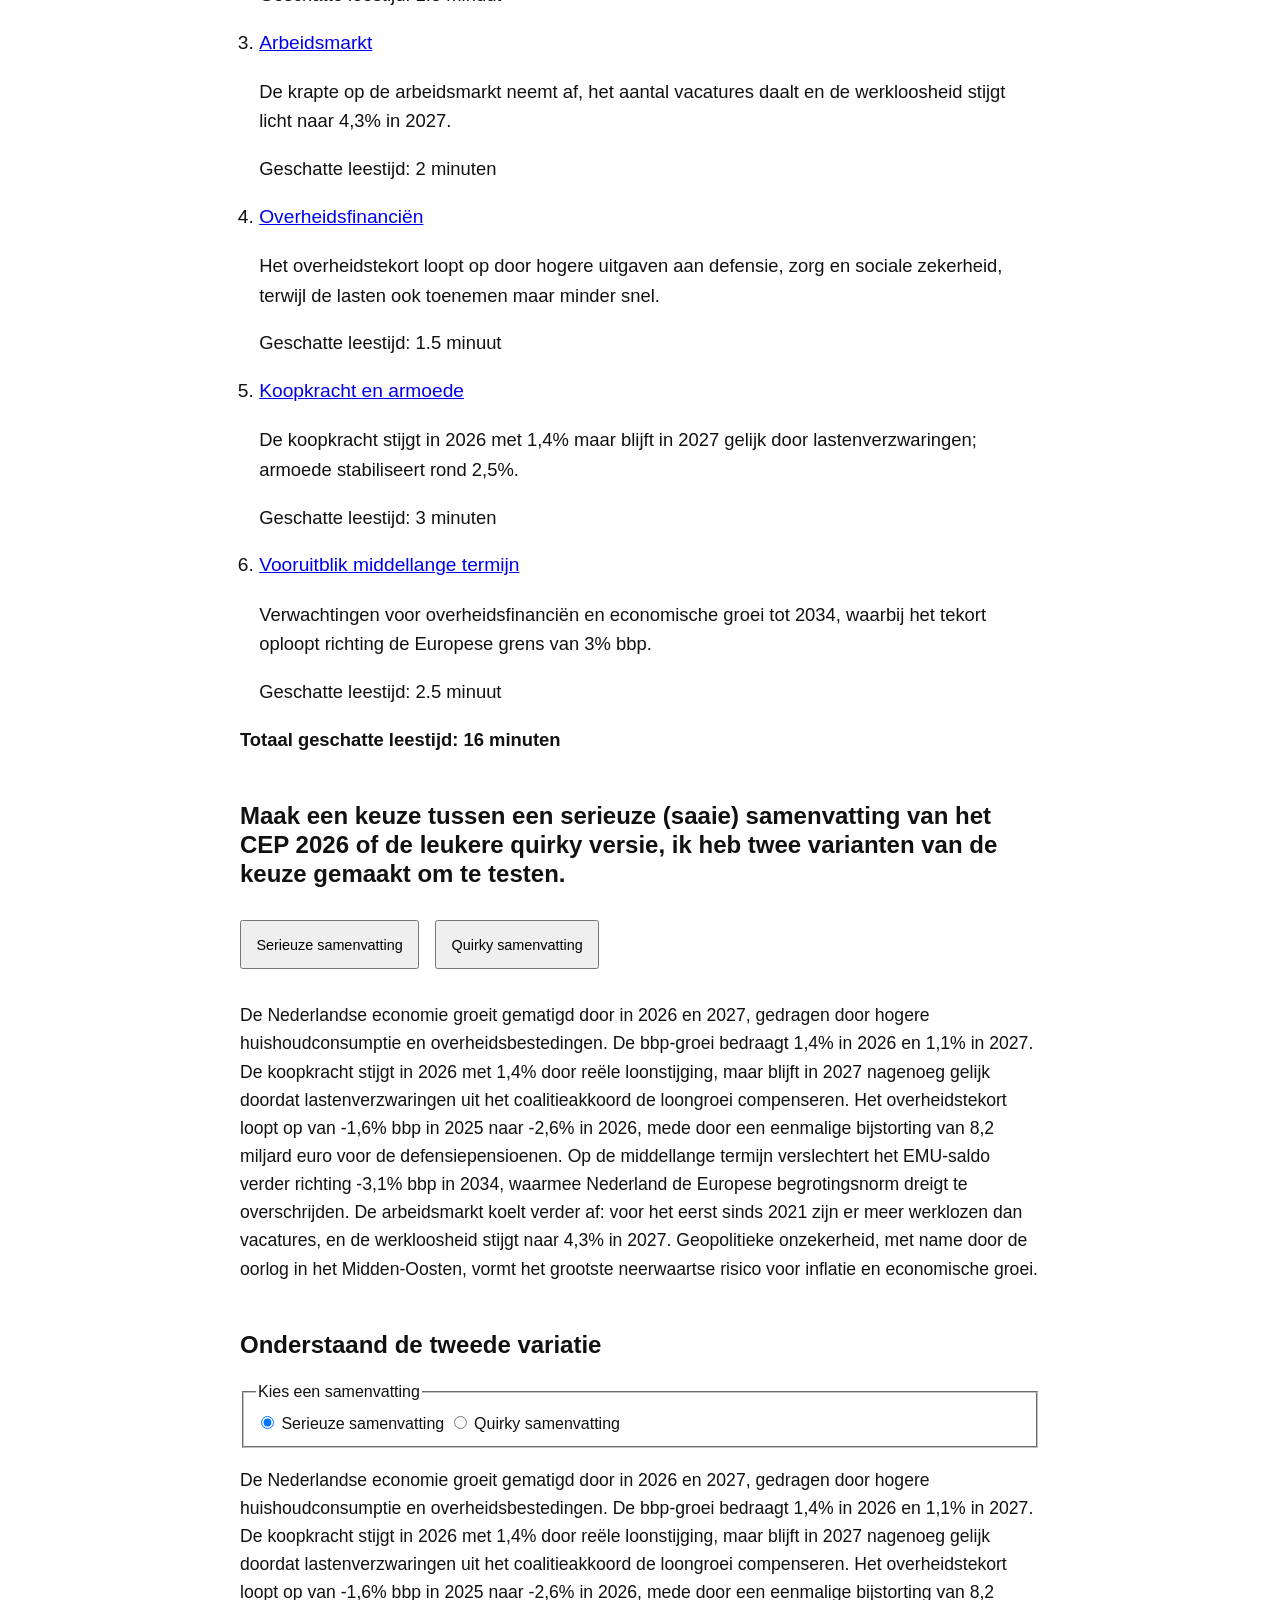
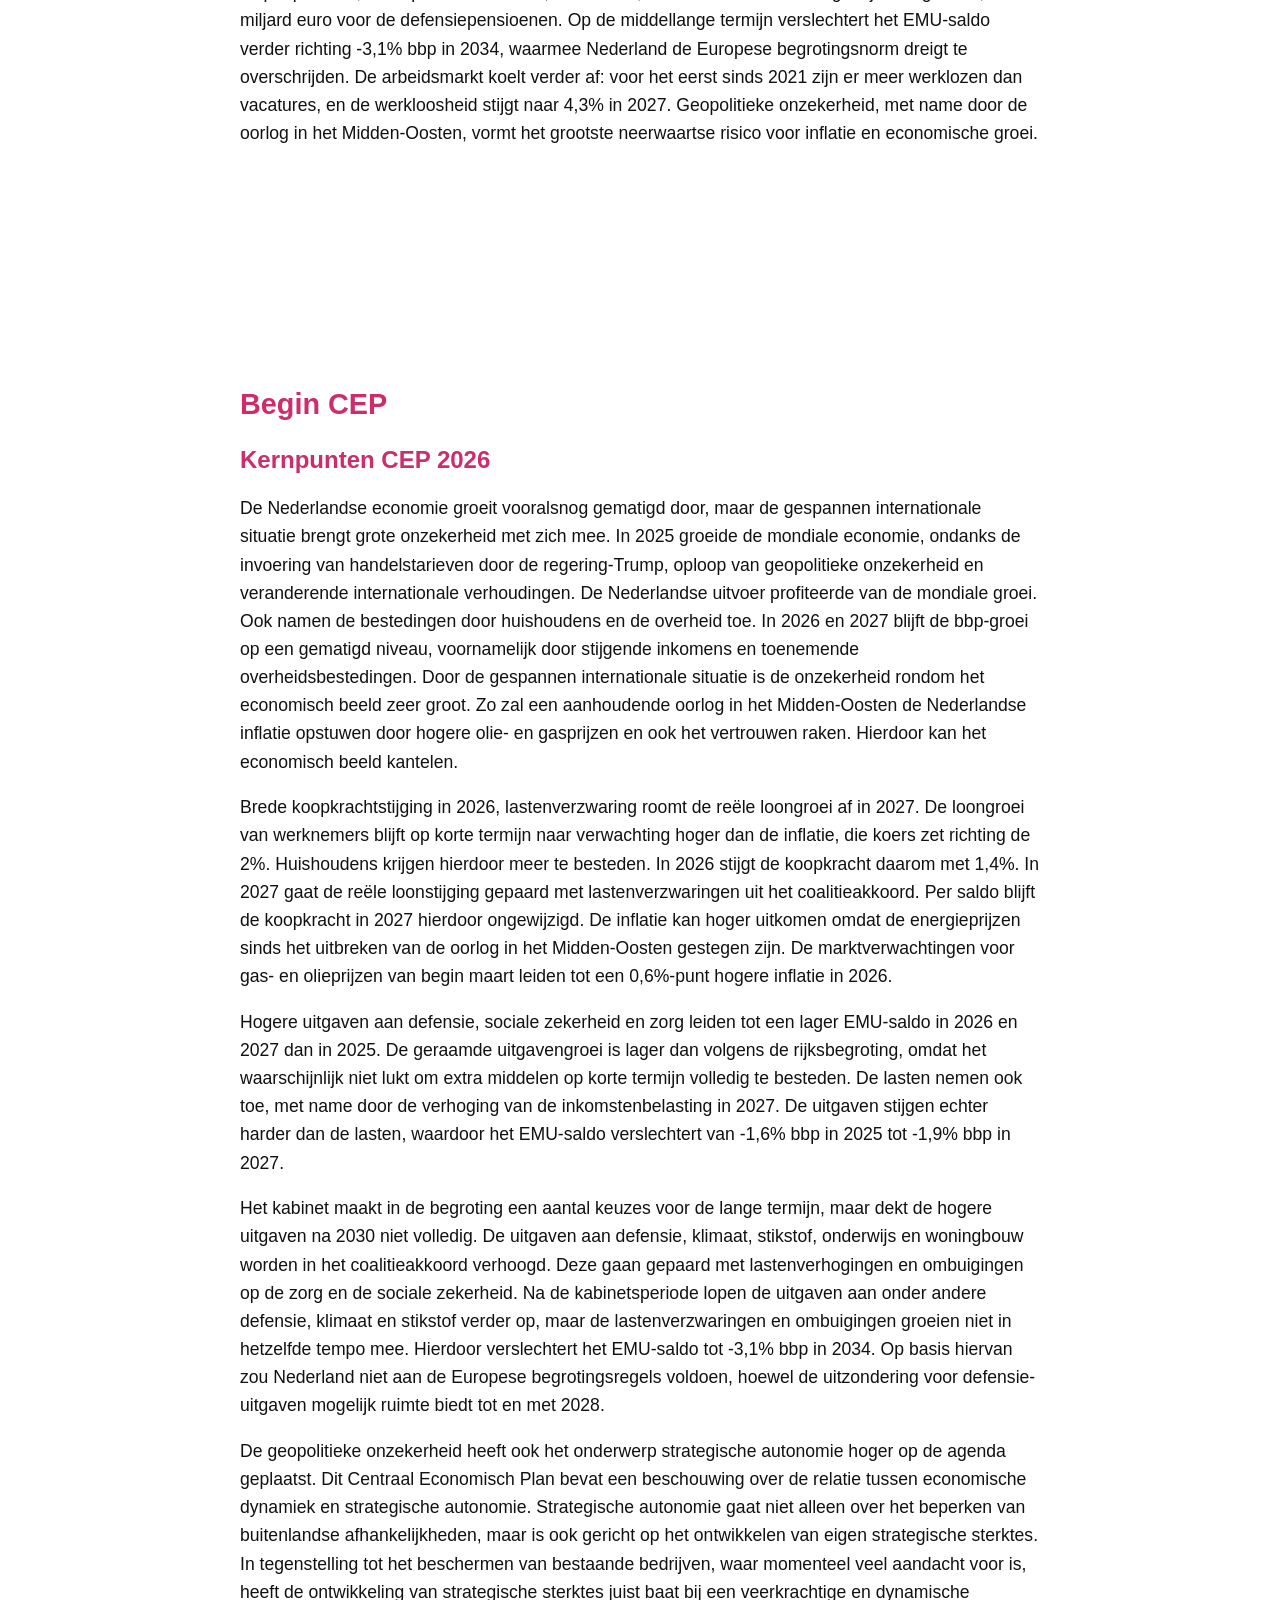
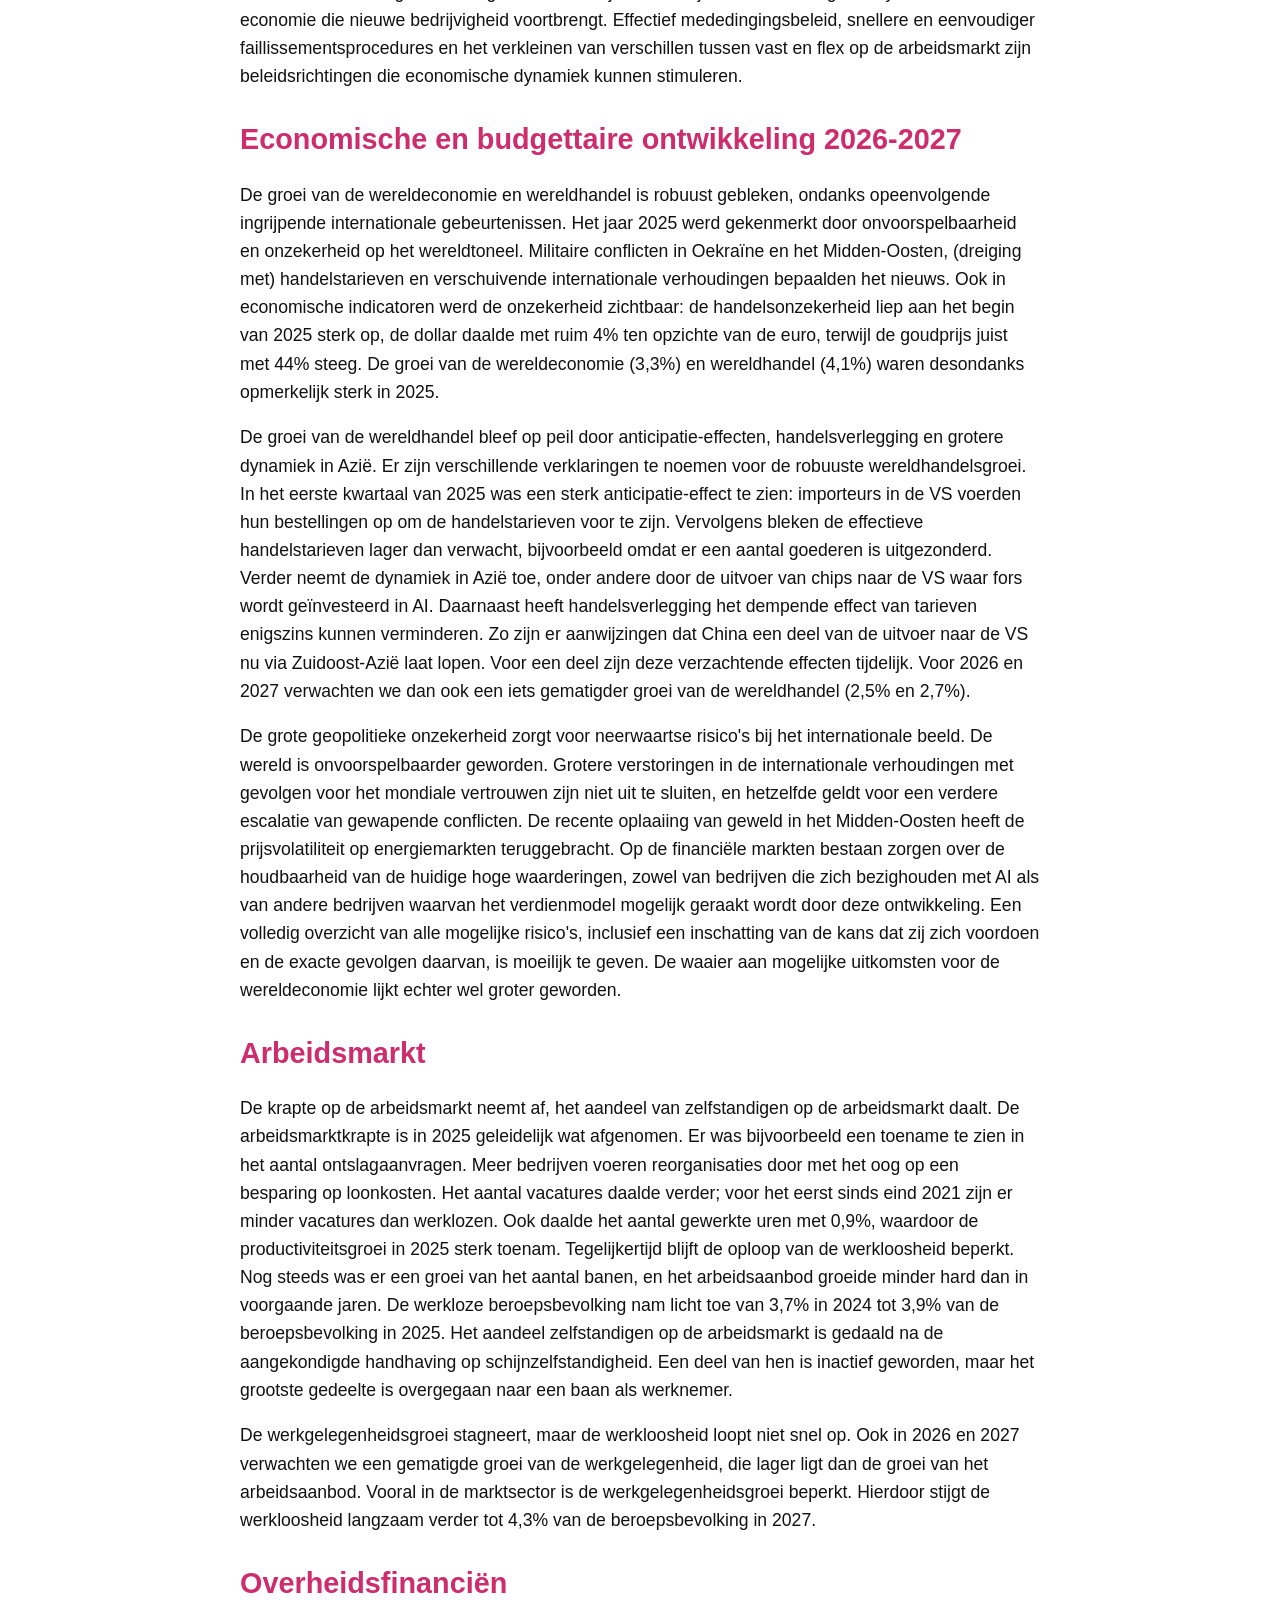
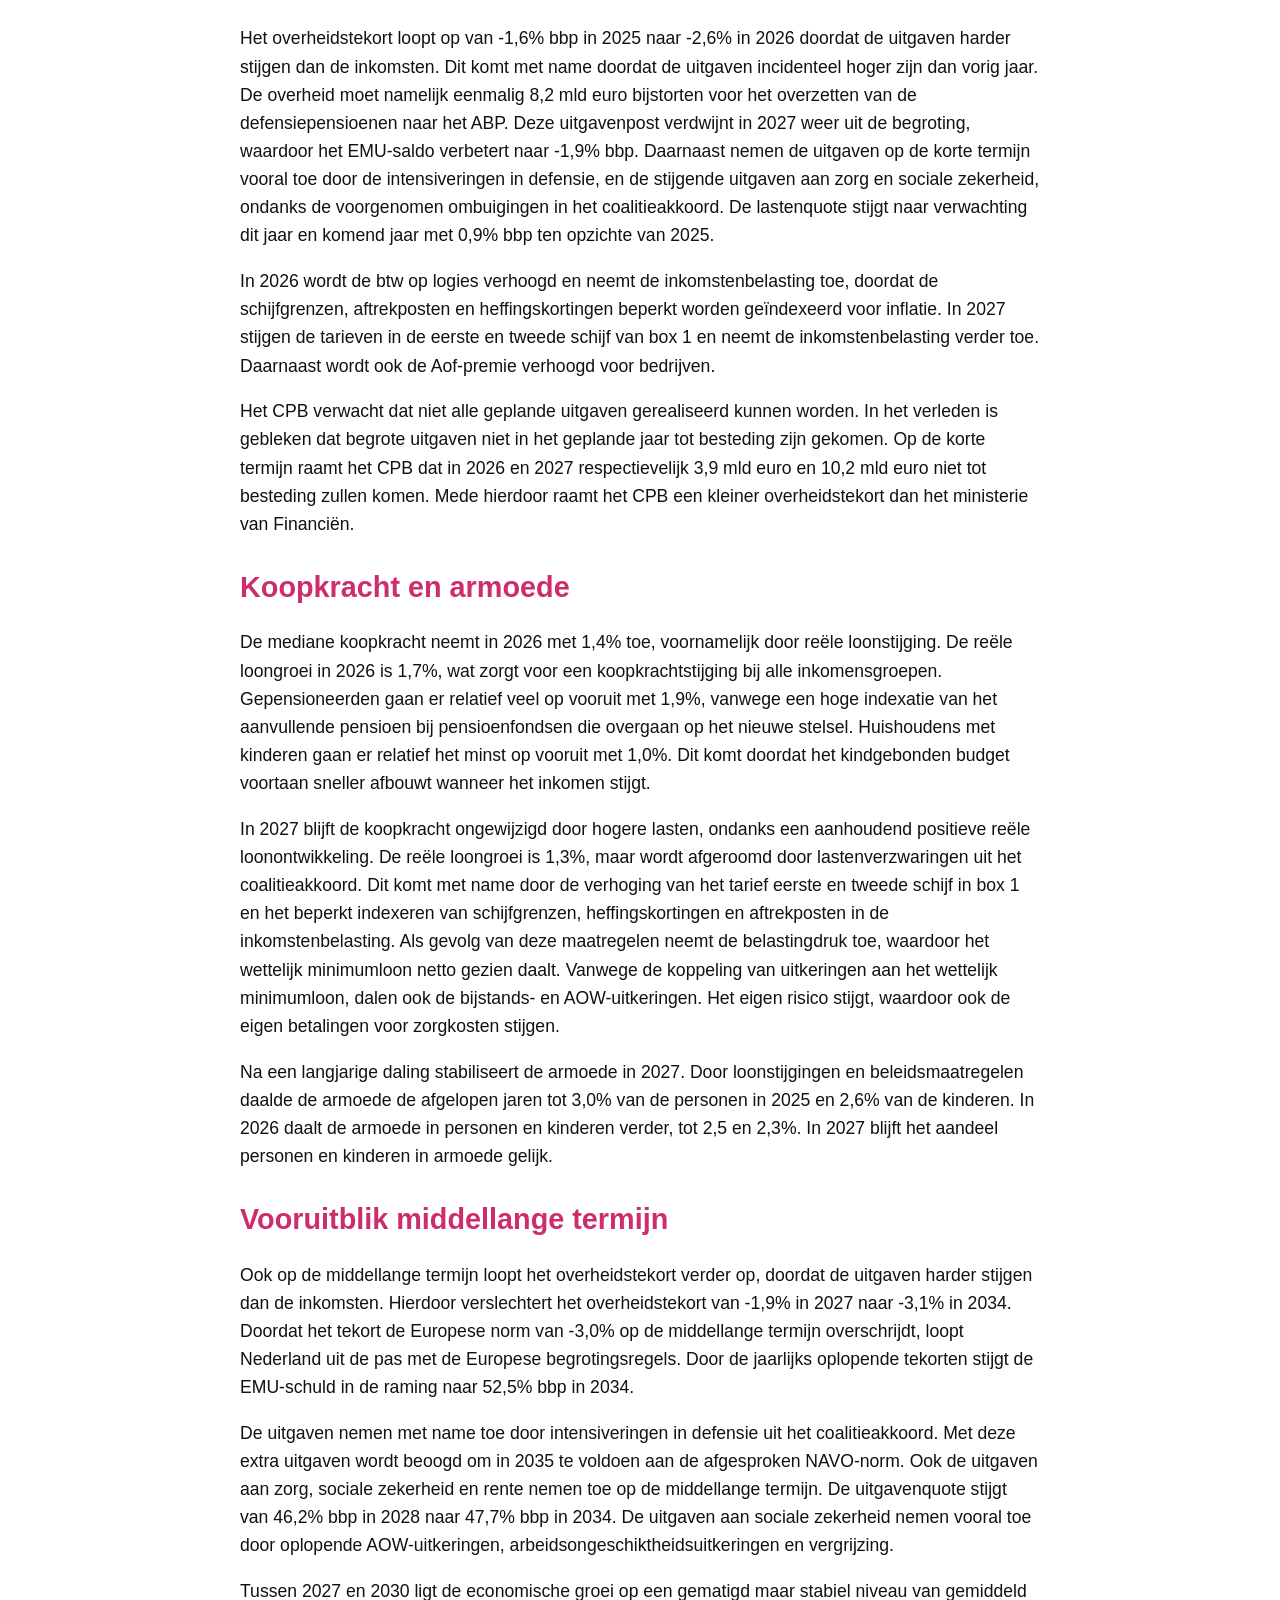
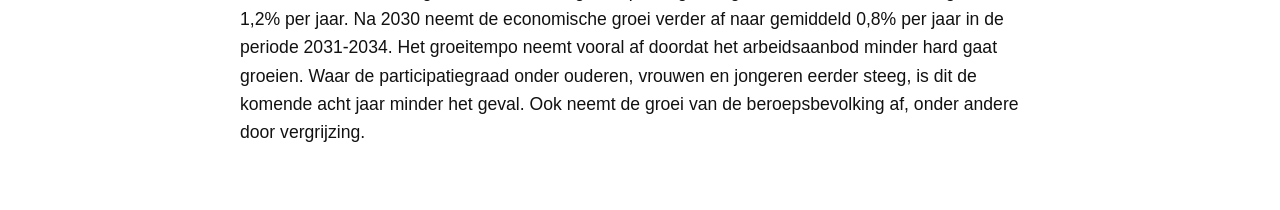
==== commit fe4dbede: "github fixes" ====
--- a/index.html
+++ b/index.html
@@ -5,8 +5,14 @@
     <meta name="viewport" content="width=device-width, initial-scale=1.0" />
     <title>Grip op migratie</title>
     <link rel="stylesheet" href="style.css" />
+    <script defer src="index.js"></script>
+    <script defer src="script.js"></script>
   </head>
   <header>
+    <h2 class="sr-only">
+      Dit is mijn derde prototype voor jou om te testen. Let op dat dit geen
+      echte pdf is maar nagemaakt, succes!
+    </h2>
     <img
       src="pdf.png"
       alt="pdf cover van het centraal economisch plan 2026 voor het idee"
@@ -14,10 +20,7 @@
   </header>
   <body>
     <nav aria-label="Inhoudsopgave Centraal Economisch Plan 2026">
-      <h2>
-        Centraal Economisch Plan 2026 PDF: Kies waar je wilt beginnen (ingekort
-        voor prototype)
-      </h2>
+      <h2>Centraal Economisch Plan 2026 PDF: Kies waar je wilt beginnen</h2>
       <ol>
         <li>
           <a href="#section-kernpunten">Kernpunten</a>
@@ -26,6 +29,7 @@
             economische groei, koopkrachtontwikkeling en verslechtering van het
             overheidssaldo.
           </p>
+          <p>Geschatte leestijd: 3 minuten</p>
         </li>
         <li>
           <a href="#section-macro">Macro-economisch beeld en de handel</a>
@@ -34,6 +38,7 @@
             de verwachtingen zijn voor 2026 en 2027, en hoe de Nederlandse
             uitvoer reageerde op de Amerikaanse invoerheffingen.
           </p>
+          <p>Geschatte leestijd: 1.5 minuut</p>
         </li>
         <li>
           <a href="#section-arbeidsmarkt">Arbeidsmarkt</a>
@@ -41,6 +46,7 @@
             De krapte op de arbeidsmarkt neemt af, het aantal vacatures daalt en
             de werkloosheid stijgt licht naar 4,3% in 2027.
           </p>
+          <p>Geschatte leestijd: 2 minuten</p>
         </li>
         <li>
           <a href="#section-overheidsfinancien">Overheidsfinanciën</a>
@@ -49,6 +55,7 @@
             en sociale zekerheid, terwijl de lasten ook toenemen maar minder
             snel.
           </p>
+          <p>Geschatte leestijd: 1.5 minuut</p>
         </li>
         <li>
           <a href="#section-koopkracht">Koopkracht en armoede</a>
@@ -56,6 +63,7 @@
             De koopkracht stijgt in 2026 met 1,4% maar blijft in 2027 gelijk
             door lastenverzwaringen; armoede stabiliseert rond 2,5%.
           </p>
+          <p>Geschatte leestijd: 3 minuten</p>
         </li>
         <li>
           <a href="#section-middellange-termijn"
@@ -65,22 +73,317 @@
             Verwachtingen voor overheidsfinanciën en economische groei tot 2034,
             waarbij het tekort oploopt richting de Europese grens van 3% bbp.
           </p>
+          <p>Geschatte leestijd: 2.5 minuut</p>
         </li>
       </ol>
+      <p>Totaal geschatte leestijd: 16 minuten</p>
     </nav>
-    <h2>Een samenvatting van het CEP 2026 die niet zo saai is</h2>
-    <p>
-      Nederland doet het acceptabel, niet geweldig, maar ook niet slecht zoals
-      je zou denken. De economie groeit een beetje, de lonen stijgen, en de
-      meeste mensen houden iets meer over dit jaar. Maar volgend jaar pakt de
-      overheid dat natuurlijk weer deels terug via belastingen. De overheid zelf
-      geeft flink meer uit dan binnenkomt, vooral aan defensie omdat de
-      wereldmachten zich niet kunnen gedragen. Europa heeft ons al een briefje
-      gestuurd dat we alert moeten blijven. Nederlanders zijn mogelijk luier
-      geworden, voor het eerst in jaren zijn er meer werklozen dan vacatures. De
-      energieprijzen kunnen nog een ongelukkige verrassing worden als de oorlog
-      in het Midden-Oosten verder escaleert. Kortom: het gaat wel, maar er zijn
-      genoeg dingen om je zorgen over te maken zoals elk jaar..
+    <h2 class="keuze">
+      Maak een keuze tussen een serieuze (saaie) samenvatting van het CEP 2026
+      of de leukere quirky versie, ik heb twee varianten van de keuze gemaakt om
+      te testen.
+    </h2>
+    <div>
+      <button class="serieus" aria-pressed="true">Serieuze samenvatting</button>
+
+      <button class="quirky" aria-pressed="false">Quirky samenvatting</button>
+    </div>
+
+    <p class="samenvatting" aria-live="polite">
+      De Nederlandse economie groeit gematigd door in 2026 en 2027, gedragen
+      door hogere huishoudconsumptie en overheidsbestedingen. De bbp-groei
+      bedraagt 1,4% in 2026 en 1,1% in 2027. De koopkracht stijgt in 2026 met
+      1,4% door reële loonstijging, maar blijft in 2027 nagenoeg gelijk doordat
+      lastenverzwaringen uit het coalitieakkoord de loongroei compenseren. Het
+      overheidstekort loopt op van -1,6% bbp in 2025 naar -2,6% in 2026, mede
+      door een eenmalige bijstorting van 8,2 miljard euro voor de
+      defensiepensioenen. Op de middellange termijn verslechtert het EMU-saldo
+      verder richting -3,1% bbp in 2034, waarmee Nederland de Europese
+      begrotingsnorm dreigt te overschrijden. De arbeidsmarkt koelt verder af:
+      voor het eerst sinds 2021 zijn er meer werklozen dan vacatures, en de
+      werkloosheid stijgt naar 4,3% in 2027. Geopolitieke onzekerheid, met name
+      door de oorlog in het Midden-Oosten, vormt het grootste neerwaartse risico
+      voor inflatie en economische groei.
     </p>
+
+    <h2 class="keuze">Onderstaand de tweede variatie</h2>
+    <fieldset>
+      <legend>Kies een samenvatting</legend>
+      <label>
+        <input type="radio" name="samenvatting" value="serieus" checked />
+        Serieuze samenvatting
+      </label>
+      <label>
+        <input type="radio" name="samenvatting" value="quirky" />
+        Quirky samenvatting
+      </label>
+    </fieldset>
+    <p class="samenvatting2" aria-live="polite">
+      De Nederlandse economie groeit gematigd door in 2026 en 2027, gedragen
+      door hogere huishoudconsumptie en overheidsbestedingen. De bbp-groei
+      bedraagt 1,4% in 2026 en 1,1% in 2027. De koopkracht stijgt in 2026 met
+      1,4% door reële loonstijging, maar blijft in 2027 nagenoeg gelijk doordat
+      lastenverzwaringen uit het coalitieakkoord de loongroei compenseren. Het
+      overheidstekort loopt op van -1,6% bbp in 2025 naar -2,6% in 2026, mede
+      door een eenmalige bijstorting van 8,2 miljard euro voor de
+      defensiepensioenen. Op de middellange termijn verslechtert het EMU-saldo
+      verder richting -3,1% bbp in 2034, waarmee Nederland de Europese
+      begrotingsnorm dreigt te overschrijden. De arbeidsmarkt koelt verder af:
+      voor het eerst sinds 2021 zijn er meer werklozen dan vacatures, en de
+      werkloosheid stijgt naar 4,3% in 2027. Geopolitieke onzekerheid, met name
+      door de oorlog in het Midden-Oosten, vormt het grootste neerwaartse risico
+      voor inflatie en economische groei.
+    </p>
+
+    <section class="beginDocument">
+      <h2 class="header">Begin CEP</h2>
+      <article id="section-kernpunten"></article>
+      <h2 class="header">Kernpunten CEP 2026</h2>
+      <p>
+        De Nederlandse economie groeit vooralsnog gematigd door, maar de
+        gespannen internationale situatie brengt grote onzekerheid met zich mee.
+        In 2025 groeide de mondiale economie, ondanks de invoering van
+        handelstarieven door de regering-Trump, oploop van geopolitieke
+        onzekerheid en veranderende internationale verhoudingen. De Nederlandse
+        uitvoer profiteerde van de mondiale groei. Ook namen de bestedingen door
+        huishoudens en de overheid toe. In 2026 en 2027 blijft de bbp-groei op
+        een gematigd niveau, voornamelijk door stijgende inkomens en toenemende
+        overheidsbestedingen. Door de gespannen internationale situatie is de
+        onzekerheid rondom het economisch beeld zeer groot. Zo zal een
+        aanhoudende oorlog in het Midden-Oosten de Nederlandse inflatie opstuwen
+        door hogere olie- en gasprijzen en ook het vertrouwen raken. Hierdoor
+        kan het economisch beeld kantelen.
+      </p>
+
+      <p>
+        Brede koopkrachtstijging in 2026, lastenverzwaring roomt de reële
+        loongroei af in 2027. De loongroei van werknemers blijft op korte
+        termijn naar verwachting hoger dan de inflatie, die koers zet richting
+        de 2%. Huishoudens krijgen hierdoor meer te besteden. In 2026 stijgt de
+        koopkracht daarom met 1,4%. In 2027 gaat de reële loonstijging gepaard
+        met lastenverzwaringen uit het coalitieakkoord. Per saldo blijft de
+        koopkracht in 2027 hierdoor ongewijzigd. De inflatie kan hoger uitkomen
+        omdat de energieprijzen sinds het uitbreken van de oorlog in het
+        Midden-Oosten gestegen zijn. De marktverwachtingen voor gas- en
+        olieprijzen van begin maart leiden tot een 0,6%-punt hogere inflatie in
+        2026.
+      </p>
+
+      <p>
+        Hogere uitgaven aan defensie, sociale zekerheid en zorg leiden tot een
+        lager EMU-saldo in 2026 en 2027 dan in 2025. De geraamde uitgavengroei
+        is lager dan volgens de rijksbegroting, omdat het waarschijnlijk niet
+        lukt om extra middelen op korte termijn volledig te besteden. De lasten
+        nemen ook toe, met name door de verhoging van de inkomstenbelasting in
+        2027. De uitgaven stijgen echter harder dan de lasten, waardoor het
+        EMU-saldo verslechtert van -1,6% bbp in 2025 tot -1,9% bbp in 2027.
+      </p>
+
+      <p>
+        Het kabinet maakt in de begroting een aantal keuzes voor de lange
+        termijn, maar dekt de hogere uitgaven na 2030 niet volledig. De uitgaven
+        aan defensie, klimaat, stikstof, onderwijs en woningbouw worden in het
+        coalitieakkoord verhoogd. Deze gaan gepaard met lastenverhogingen en
+        ombuigingen op de zorg en de sociale zekerheid. Na de kabinetsperiode
+        lopen de uitgaven aan onder andere defensie, klimaat en stikstof verder
+        op, maar de lastenverzwaringen en ombuigingen groeien niet in hetzelfde
+        tempo mee. Hierdoor verslechtert het EMU-saldo tot -3,1% bbp in 2034. Op
+        basis hiervan zou Nederland niet aan de Europese begrotingsregels
+        voldoen, hoewel de uitzondering voor defensie-uitgaven mogelijk ruimte
+        biedt tot en met 2028.
+      </p>
+
+      <p>
+        De geopolitieke onzekerheid heeft ook het onderwerp strategische
+        autonomie hoger op de agenda geplaatst. Dit Centraal Economisch Plan
+        bevat een beschouwing over de relatie tussen economische dynamiek en
+        strategische autonomie. Strategische autonomie gaat niet alleen over het
+        beperken van buitenlandse afhankelijkheden, maar is ook gericht op het
+        ontwikkelen van eigen strategische sterktes. In tegenstelling tot het
+        beschermen van bestaande bedrijven, waar momenteel veel aandacht voor
+        is, heeft de ontwikkeling van strategische sterktes juist baat bij een
+        veerkrachtige en dynamische economie die nieuwe bedrijvigheid
+        voortbrengt. Effectief mededingingsbeleid, snellere en eenvoudiger
+        faillissementsprocedures en het verkleinen van verschillen tussen vast
+        en flex op de arbeidsmarkt zijn beleidsrichtingen die economische
+        dynamiek kunnen stimuleren.
+      </p>
+    </section>
+    <section id="section-macro">
+      <h2 class="header">Economische en budgettaire ontwikkeling 2026-2027</h2>
+      <p>
+        De groei van de wereldeconomie en wereldhandel is robuust gebleken,
+        ondanks opeenvolgende ingrijpende internationale gebeurtenissen. Het
+        jaar 2025 werd gekenmerkt door onvoorspelbaarheid en onzekerheid op het
+        wereldtoneel. Militaire conflicten in Oekraïne en het Midden-Oosten,
+        (dreiging met) handelstarieven en verschuivende internationale
+        verhoudingen bepaalden het nieuws. Ook in economische indicatoren werd
+        de onzekerheid zichtbaar: de handelsonzekerheid liep aan het begin van
+        2025 sterk op, de dollar daalde met ruim 4% ten opzichte van de euro,
+        terwijl de goudprijs juist met 44% steeg. De groei van de wereldeconomie
+        (3,3%) en wereldhandel (4,1%) waren desondanks opmerkelijk sterk in
+        2025.
+      </p>
+
+      <p>
+        De groei van de wereldhandel bleef op peil door anticipatie-effecten,
+        handelsverlegging en grotere dynamiek in Azië. Er zijn verschillende
+        verklaringen te noemen voor de robuuste wereldhandelsgroei. In het
+        eerste kwartaal van 2025 was een sterk anticipatie-effect te zien:
+        importeurs in de VS voerden hun bestellingen op om de handelstarieven
+        voor te zijn. Vervolgens bleken de effectieve handelstarieven lager dan
+        verwacht, bijvoorbeeld omdat er een aantal goederen is uitgezonderd.
+        Verder neemt de dynamiek in Azië toe, onder andere door de uitvoer van
+        chips naar de VS waar fors wordt geïnvesteerd in AI. Daarnaast heeft
+        handelsverlegging het dempende effect van tarieven enigszins kunnen
+        verminderen. Zo zijn er aanwijzingen dat China een deel van de uitvoer
+        naar de VS nu via Zuidoost-Azië laat lopen. Voor een deel zijn deze
+        verzachtende effecten tijdelijk. Voor 2026 en 2027 verwachten we dan ook
+        een iets gematigder groei van de wereldhandel (2,5% en 2,7%).
+      </p>
+
+      <p>
+        De grote geopolitieke onzekerheid zorgt voor neerwaartse risico's bij
+        het internationale beeld. De wereld is onvoorspelbaarder geworden.
+        Grotere verstoringen in de internationale verhoudingen met gevolgen voor
+        het mondiale vertrouwen zijn niet uit te sluiten, en hetzelfde geldt
+        voor een verdere escalatie van gewapende conflicten. De recente
+        oplaaiing van geweld in het Midden-Oosten heeft de prijsvolatiliteit op
+        energiemarkten teruggebracht. Op de financiële markten bestaan zorgen
+        over de houdbaarheid van de huidige hoge waarderingen, zowel van
+        bedrijven die zich bezighouden met AI als van andere bedrijven waarvan
+        het verdienmodel mogelijk geraakt wordt door deze ontwikkeling. Een
+        volledig overzicht van alle mogelijke risico's, inclusief een
+        inschatting van de kans dat zij zich voordoen en de exacte gevolgen
+        daarvan, is moeilijk te geven. De waaier aan mogelijke uitkomsten voor
+        de wereldeconomie lijkt echter wel groter geworden.
+      </p>
+    </section>
+    <section id="section-arbeidsmarkt">
+      <h2 class="header">Arbeidsmarkt</h2>
+      <p>
+        De krapte op de arbeidsmarkt neemt af, het aandeel van zelfstandigen op
+        de arbeidsmarkt daalt. De arbeidsmarktkrapte is in 2025 geleidelijk wat
+        afgenomen. Er was bijvoorbeeld een toename te zien in het aantal
+        ontslagaanvragen. Meer bedrijven voeren reorganisaties door met het oog
+        op een besparing op loonkosten. Het aantal vacatures daalde verder; voor
+        het eerst sinds eind 2021 zijn er minder vacatures dan werklozen. Ook
+        daalde het aantal gewerkte uren met 0,9%, waardoor de
+        productiviteitsgroei in 2025 sterk toenam. Tegelijkertijd blijft de
+        oploop van de werkloosheid beperkt. Nog steeds was er een groei van het
+        aantal banen, en het arbeidsaanbod groeide minder hard dan in voorgaande
+        jaren. De werkloze beroepsbevolking nam licht toe van 3,7% in 2024 tot
+        3,9% van de beroepsbevolking in 2025. Het aandeel zelfstandigen op de
+        arbeidsmarkt is gedaald na de aangekondigde handhaving op
+        schijnzelfstandigheid. Een deel van hen is inactief geworden, maar het
+        grootste gedeelte is overgegaan naar een baan als werknemer.
+      </p>
+      <p>
+        De werkgelegenheidsgroei stagneert, maar de werkloosheid loopt niet snel
+        op. Ook in 2026 en 2027 verwachten we een gematigde groei van de
+        werkgelegenheid, die lager ligt dan de groei van het arbeidsaanbod.
+        Vooral in de marktsector is de werkgelegenheidsgroei beperkt. Hierdoor
+        stijgt de werkloosheid langzaam verder tot 4,3% van de beroepsbevolking
+        in 2027.
+      </p>
+    </section>
+
+    <section id="section-overheidsfinancien">
+      <h2 class="header">Overheidsfinanciën</h2>
+      <p>
+        Het overheidstekort loopt op van -1,6% bbp in 2025 naar -2,6% in 2026
+        doordat de uitgaven harder stijgen dan de inkomsten. Dit komt met name
+        doordat de uitgaven incidenteel hoger zijn dan vorig jaar. De overheid
+        moet namelijk eenmalig 8,2 mld euro bijstorten voor het overzetten van
+        de defensiepensioenen naar het ABP. Deze uitgavenpost verdwijnt in 2027
+        weer uit de begroting, waardoor het EMU-saldo verbetert naar -1,9% bbp.
+        Daarnaast nemen de uitgaven op de korte termijn vooral toe door de
+        intensiveringen in defensie, en de stijgende uitgaven aan zorg en
+        sociale zekerheid, ondanks de voorgenomen ombuigingen in het
+        coalitieakkoord. De lastenquote stijgt naar verwachting dit jaar en
+        komend jaar met 0,9% bbp ten opzichte van 2025.
+      </p>
+      <p>
+        In 2026 wordt de btw op logies verhoogd en neemt de inkomstenbelasting
+        toe, doordat de schijfgrenzen, aftrekposten en heffingskortingen beperkt
+        worden geïndexeerd voor inflatie. In 2027 stijgen de tarieven in de
+        eerste en tweede schijf van box 1 en neemt de inkomstenbelasting verder
+        toe. Daarnaast wordt ook de Aof-premie verhoogd voor bedrijven.
+      </p>
+      <p>
+        Het CPB verwacht dat niet alle geplande uitgaven gerealiseerd kunnen
+        worden. In het verleden is gebleken dat begrote uitgaven niet in het
+        geplande jaar tot besteding zijn gekomen. Op de korte termijn raamt het
+        CPB dat in 2026 en 2027 respectievelijk 3,9 mld euro en 10,2 mld euro
+        niet tot besteding zullen komen. Mede hierdoor raamt het CPB een kleiner
+        overheidstekort dan het ministerie van Financiën.
+      </p>
+    </section>
+
+    <section id="section-koopkracht">
+      <h2 class="header">Koopkracht en armoede</h2>
+      <p>
+        De mediane koopkracht neemt in 2026 met 1,4% toe, voornamelijk door
+        reële loonstijging. De reële loongroei in 2026 is 1,7%, wat zorgt voor
+        een koopkrachtstijging bij alle inkomensgroepen. Gepensioneerden gaan er
+        relatief veel op vooruit met 1,9%, vanwege een hoge indexatie van het
+        aanvullende pensioen bij pensioenfondsen die overgaan op het nieuwe
+        stelsel. Huishoudens met kinderen gaan er relatief het minst op vooruit
+        met 1,0%. Dit komt doordat het kindgebonden budget voortaan sneller
+        afbouwt wanneer het inkomen stijgt.
+      </p>
+      <p>
+        In 2027 blijft de koopkracht ongewijzigd door hogere lasten, ondanks een
+        aanhoudend positieve reële loonontwikkeling. De reële loongroei is 1,3%,
+        maar wordt afgeroomd door lastenverzwaringen uit het coalitieakkoord.
+        Dit komt met name door de verhoging van het tarief eerste en tweede
+        schijf in box 1 en het beperkt indexeren van schijfgrenzen,
+        heffingskortingen en aftrekposten in de inkomstenbelasting. Als gevolg
+        van deze maatregelen neemt de belastingdruk toe, waardoor het wettelijk
+        minimumloon netto gezien daalt. Vanwege de koppeling van uitkeringen aan
+        het wettelijk minimumloon, dalen ook de bijstands- en AOW-uitkeringen.
+        Het eigen risico stijgt, waardoor ook de eigen betalingen voor
+        zorgkosten stijgen.
+      </p>
+      <p>
+        Na een langjarige daling stabiliseert de armoede in 2027. Door
+        loonstijgingen en beleidsmaatregelen daalde de armoede de afgelopen
+        jaren tot 3,0% van de personen in 2025 en 2,6% van de kinderen. In 2026
+        daalt de armoede in personen en kinderen verder, tot 2,5 en 2,3%. In
+        2027 blijft het aandeel personen en kinderen in armoede gelijk.
+      </p>
+    </section>
+
+    <section id="section-middellange-termijn">
+      <h2 class="header">Vooruitblik middellange termijn</h2>
+      <p>
+        Ook op de middellange termijn loopt het overheidstekort verder op,
+        doordat de uitgaven harder stijgen dan de inkomsten. Hierdoor
+        verslechtert het overheidstekort van -1,9% in 2027 naar -3,1% in 2034.
+        Doordat het tekort de Europese norm van -3,0% op de middellange termijn
+        overschrijdt, loopt Nederland uit de pas met de Europese
+        begrotingsregels. Door de jaarlijks oplopende tekorten stijgt de
+        EMU-schuld in de raming naar 52,5% bbp in 2034.
+      </p>
+      <p>
+        De uitgaven nemen met name toe door intensiveringen in defensie uit het
+        coalitieakkoord. Met deze extra uitgaven wordt beoogd om in 2035 te
+        voldoen aan de afgesproken NAVO-norm. Ook de uitgaven aan zorg, sociale
+        zekerheid en rente nemen toe op de middellange termijn. De uitgavenquote
+        stijgt van 46,2% bbp in 2028 naar 47,7% bbp in 2034. De uitgaven aan
+        sociale zekerheid nemen vooral toe door oplopende AOW-uitkeringen,
+        arbeidsongeschiktheidsuitkeringen en vergrijzing.
+      </p>
+      <p>
+        Tussen 2027 en 2030 ligt de economische groei op een gematigd maar
+        stabiel niveau van gemiddeld 1,2% per jaar. Na 2030 neemt de economische
+        groei verder af naar gemiddeld 0,8% per jaar in de periode 2031-2034.
+        Het groeitempo neemt vooral af doordat het arbeidsaanbod minder hard
+        gaat groeien. Waar de participatiegraad onder ouderen, vrouwen en
+        jongeren eerder steeg, is dit de komende acht jaar minder het geval. Ook
+        neemt de groei van de beroepsbevolking af, onder andere door
+        vergrijzing.
+      </p>
+    </section>
   </body>
 </html>
--- a/style.css
+++ b/style.css
@@ -26,15 +26,77 @@
   margin-bottom: 2rem;
 }
 
-ul {
+ol {
   padding-left: 1.2rem;
+}
+
+ol li::marker {
+  font-size: 1.2rem;
 }
 
 li {
   margin-bottom: 0.5rem;
+  p {
+    font-size: 1.15rem;
+  }
+  a {
+    font-size: 1.2rem;
+  }
+}
+
+nav > p {
+  font-weight: bold;
+  font-size: 1.15rem;
 }
 
 img {
   width: 100%;
   border: 3px solid black;
 }
+
+div {
+  display: flex;
+  gap: 1em;
+  margin: 2em 0;
+}
+
+button {
+  padding: 1em;
+  font-size: 0.9rem;
+}
+
+.beginDocument {
+  margin-top: 30%;
+}
+
+.header {
+  color: rgb(205, 44, 109);
+}
+
+.header:first-of-type {
+  font-size: 1.8rem;
+}
+
+.sr-only {
+  clip: rect(1px, 1px, 1px, 1px);
+  clip-path: inset(50%);
+  height: 1px;
+  width: 1px;
+  margin: -1px;
+  overflow: hidden;
+  padding: 0;
+  position: absolute;
+}
+
+.keuze {
+  margin-top: 2em;
+}
+
+button:focus-visible {
+  outline: 3px solid rgb(205, 44, 109);
+  outline-offset: 2px;
+}
+
+p {
+  font-size: 1.1em;
+}
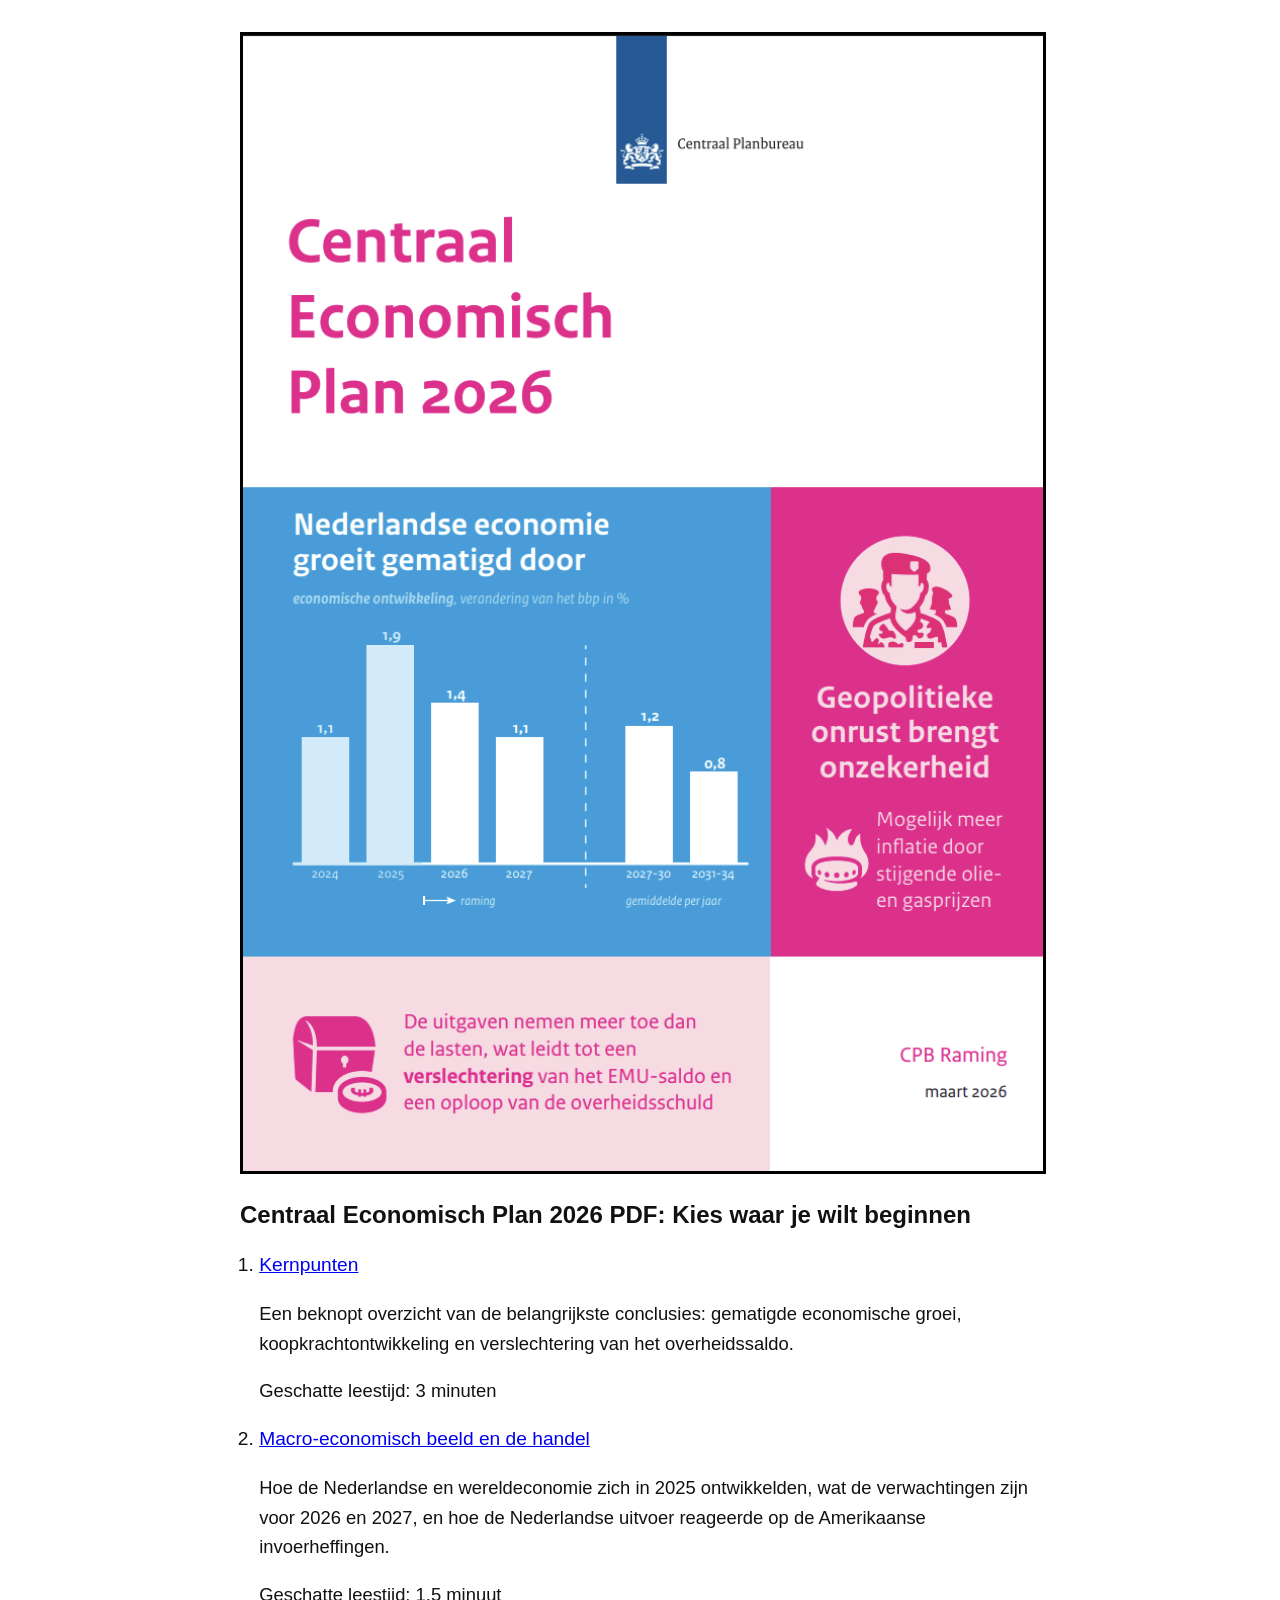
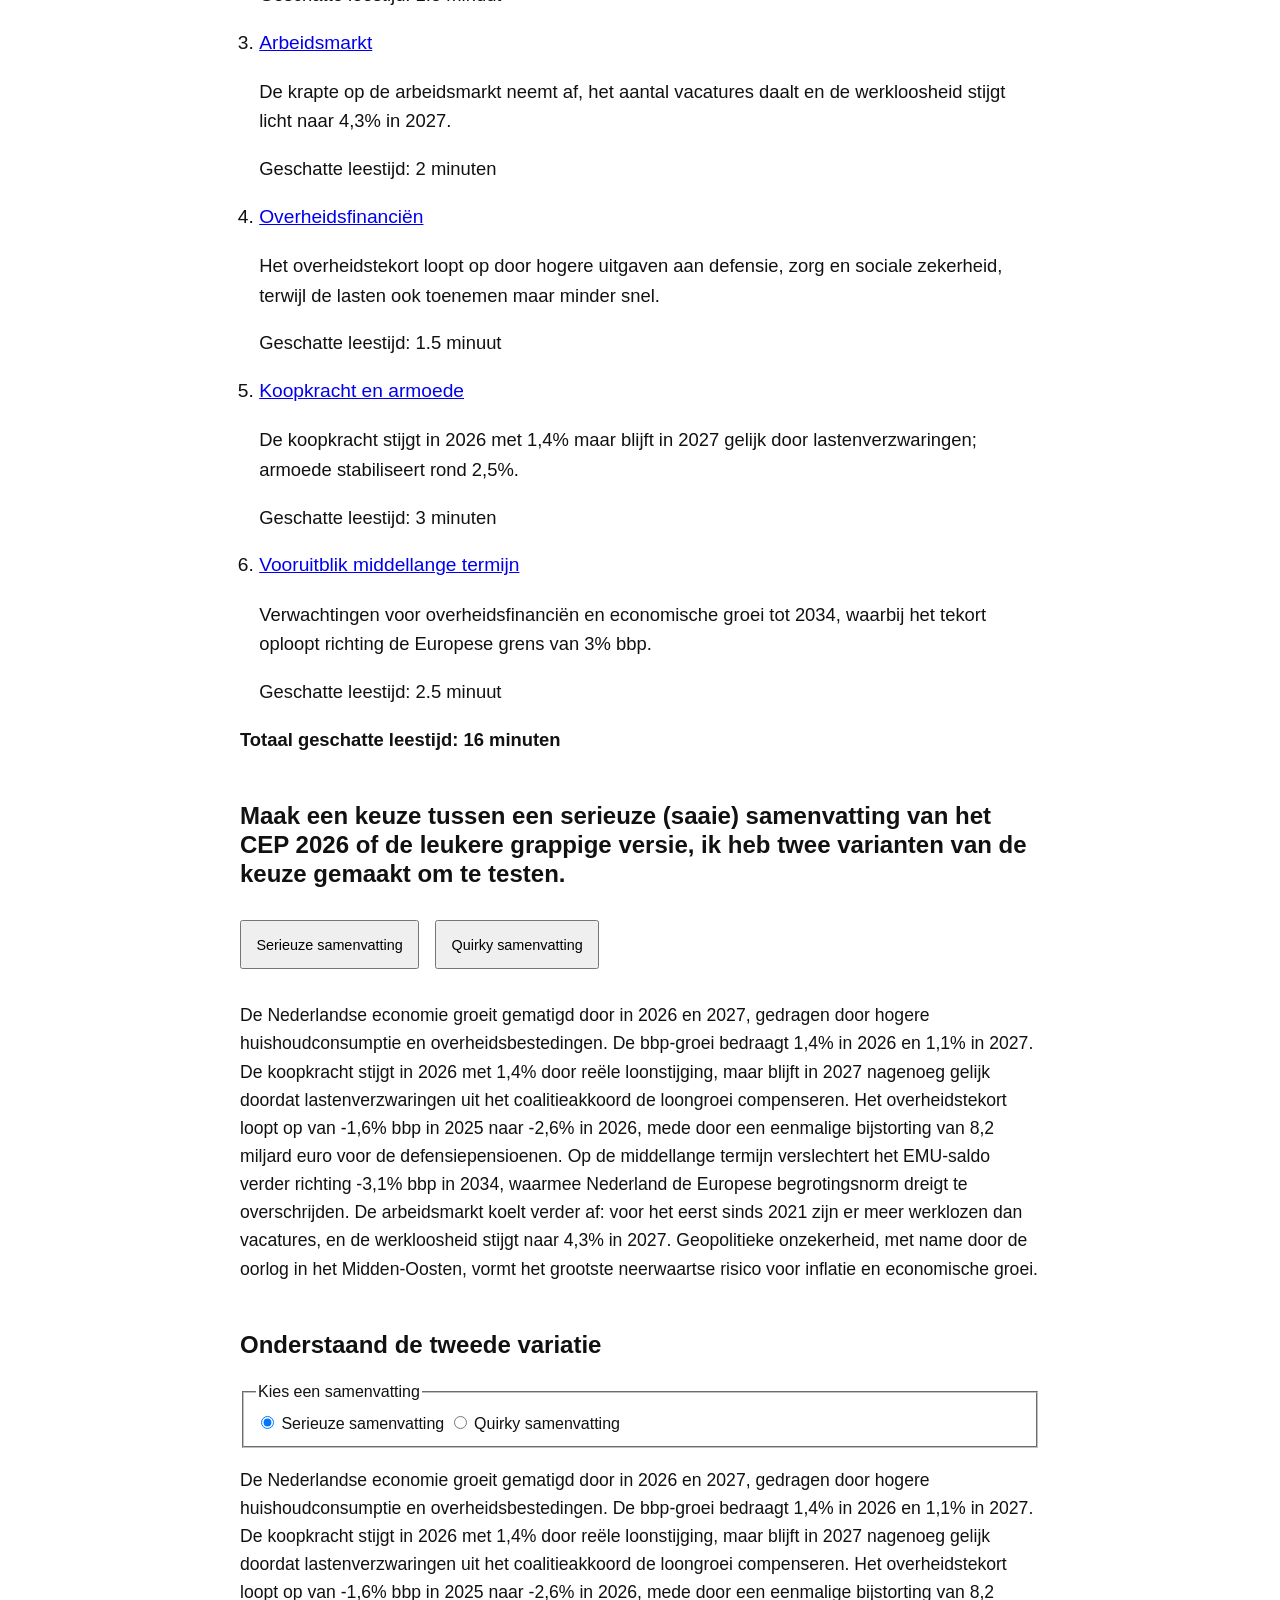
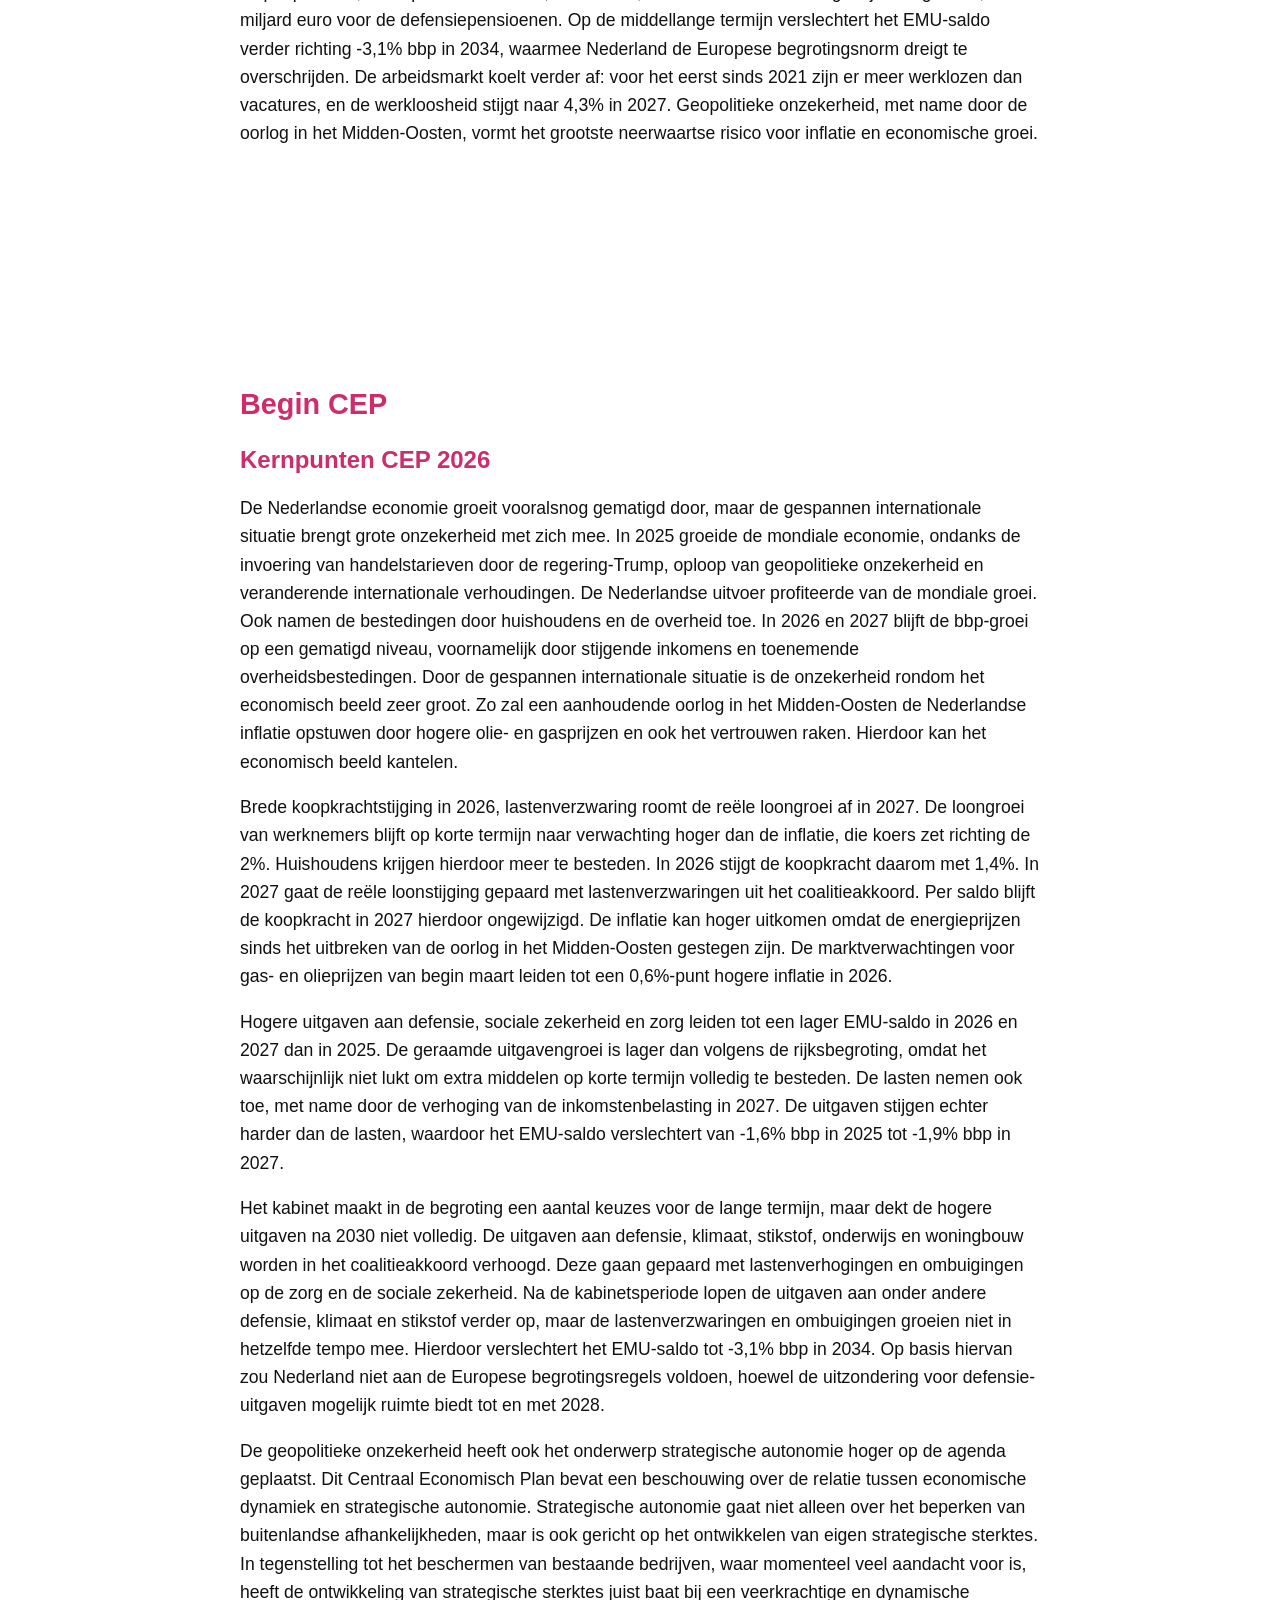
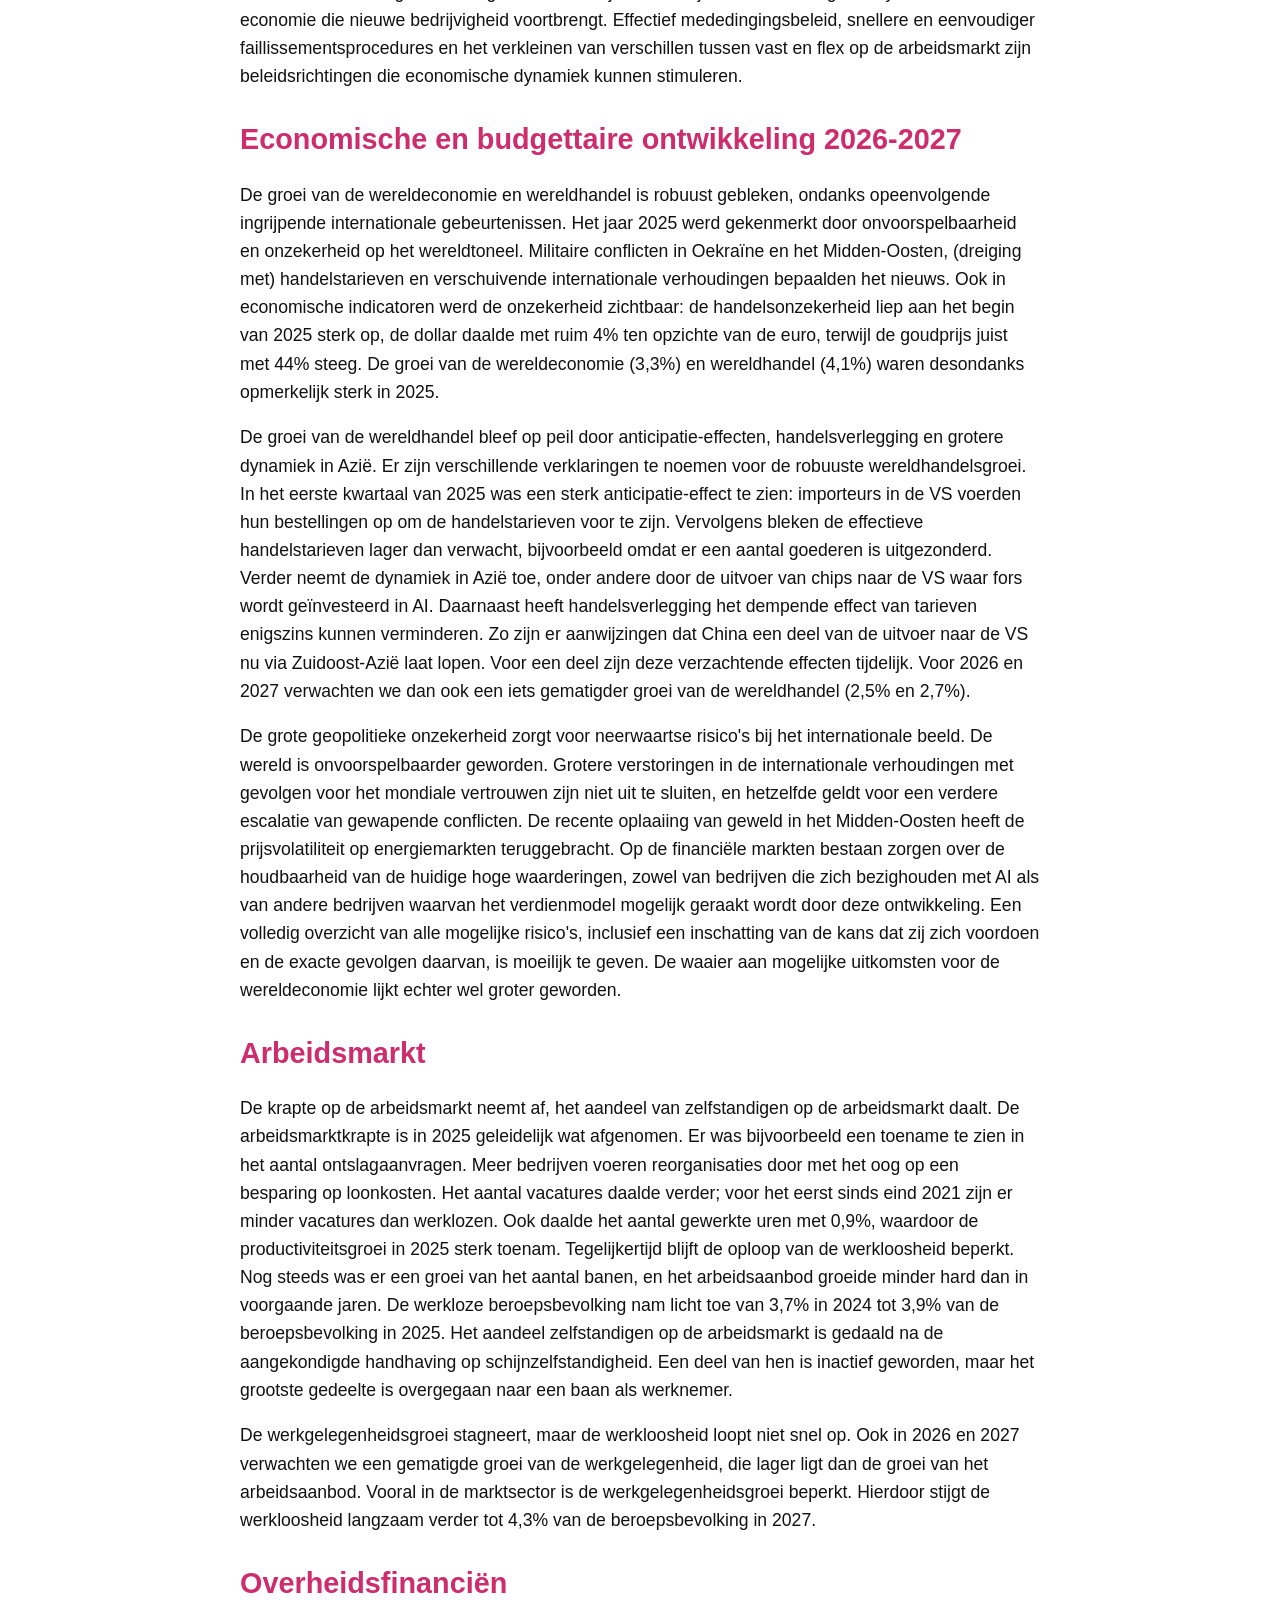
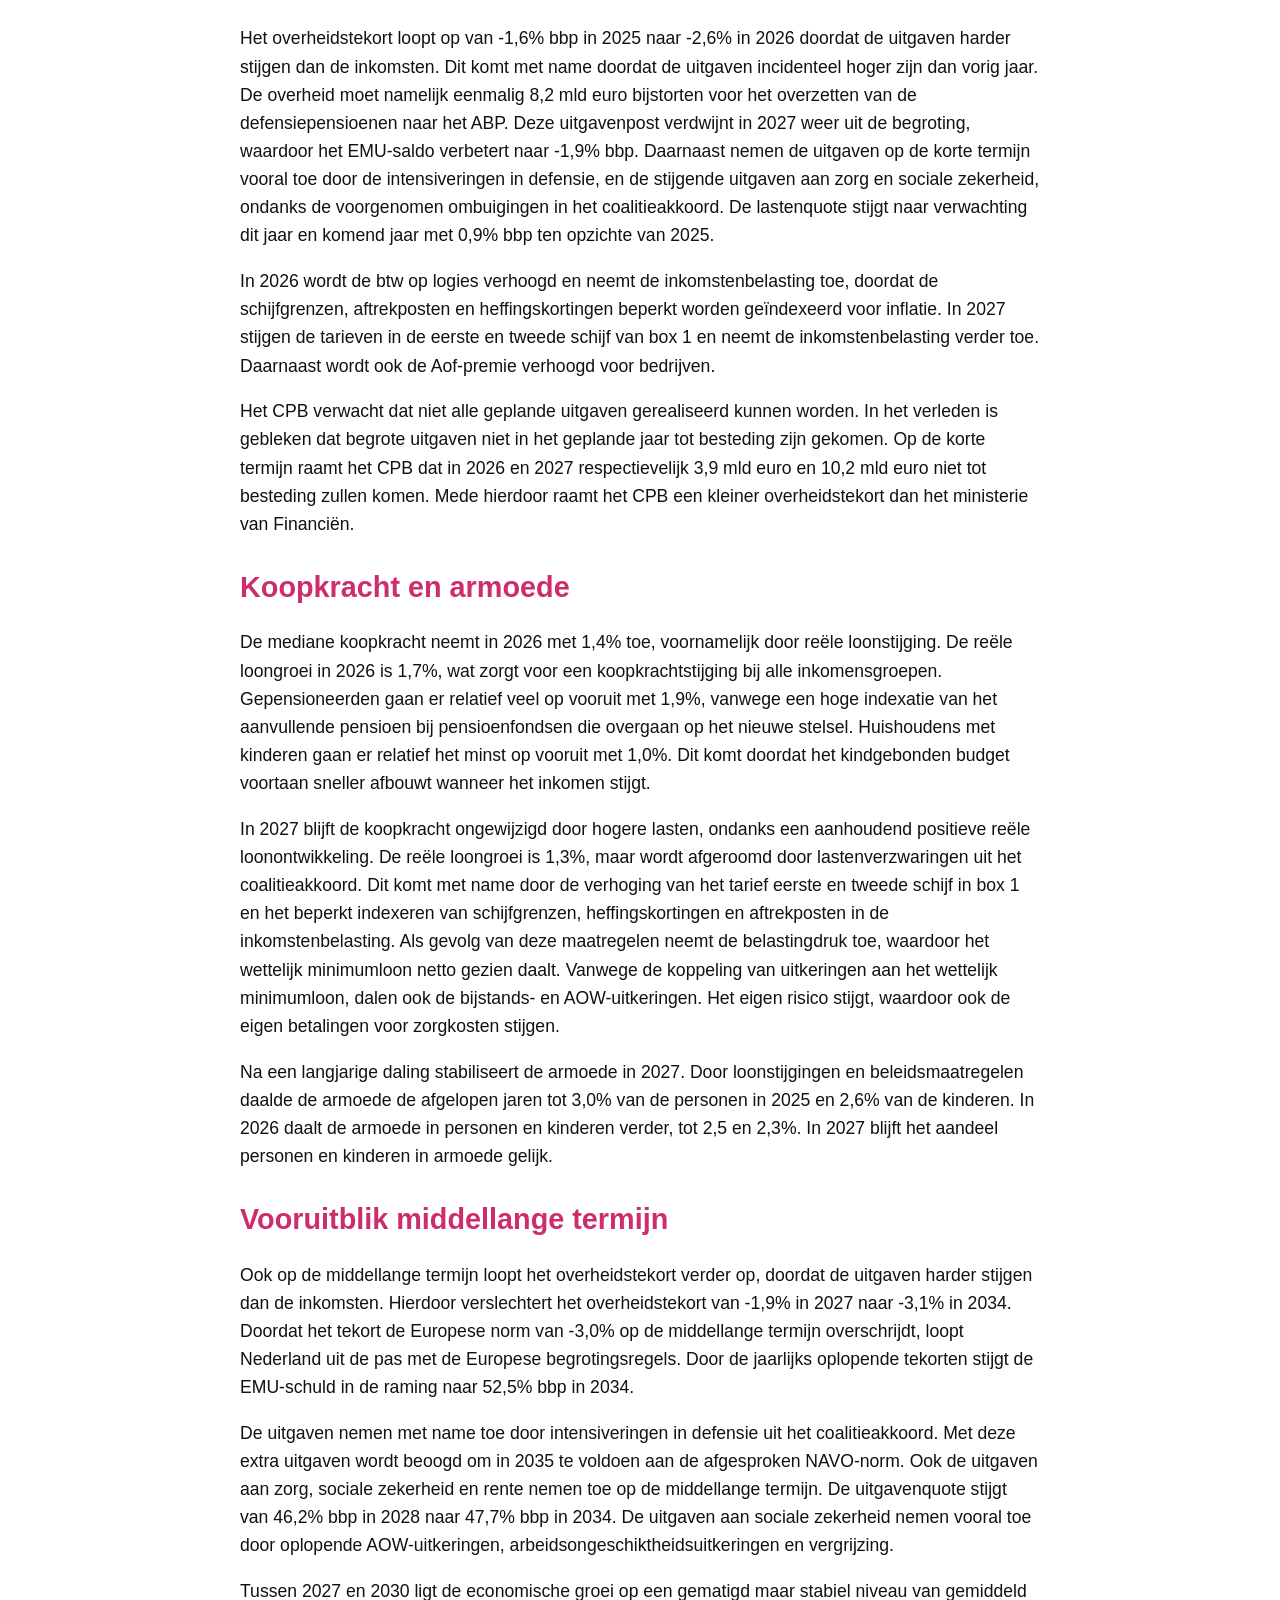
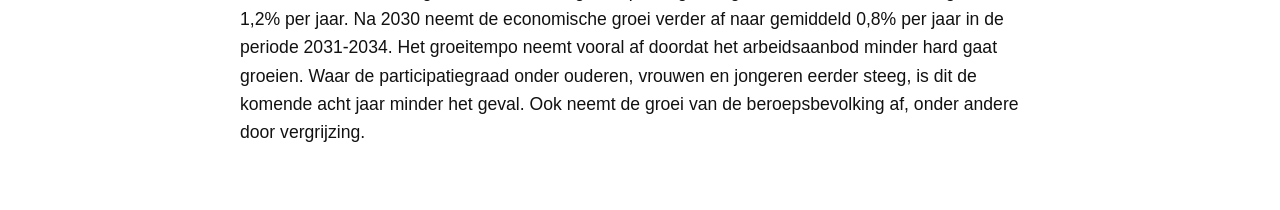
==== commit 7cc1707d: "change" ====
--- a/index.html
+++ b/index.html
@@ -80,8 +80,8 @@
     </nav>
     <h2 class="keuze">
       Maak een keuze tussen een serieuze (saaie) samenvatting van het CEP 2026
-      of de leukere quirky versie, ik heb twee varianten van de keuze gemaakt om
-      te testen.
+      of de leukere grappige versie, ik heb twee varianten van de keuze gemaakt
+      om te testen.
     </h2>
     <div>
       <button class="serieus" aria-pressed="true">Serieuze samenvatting</button>
